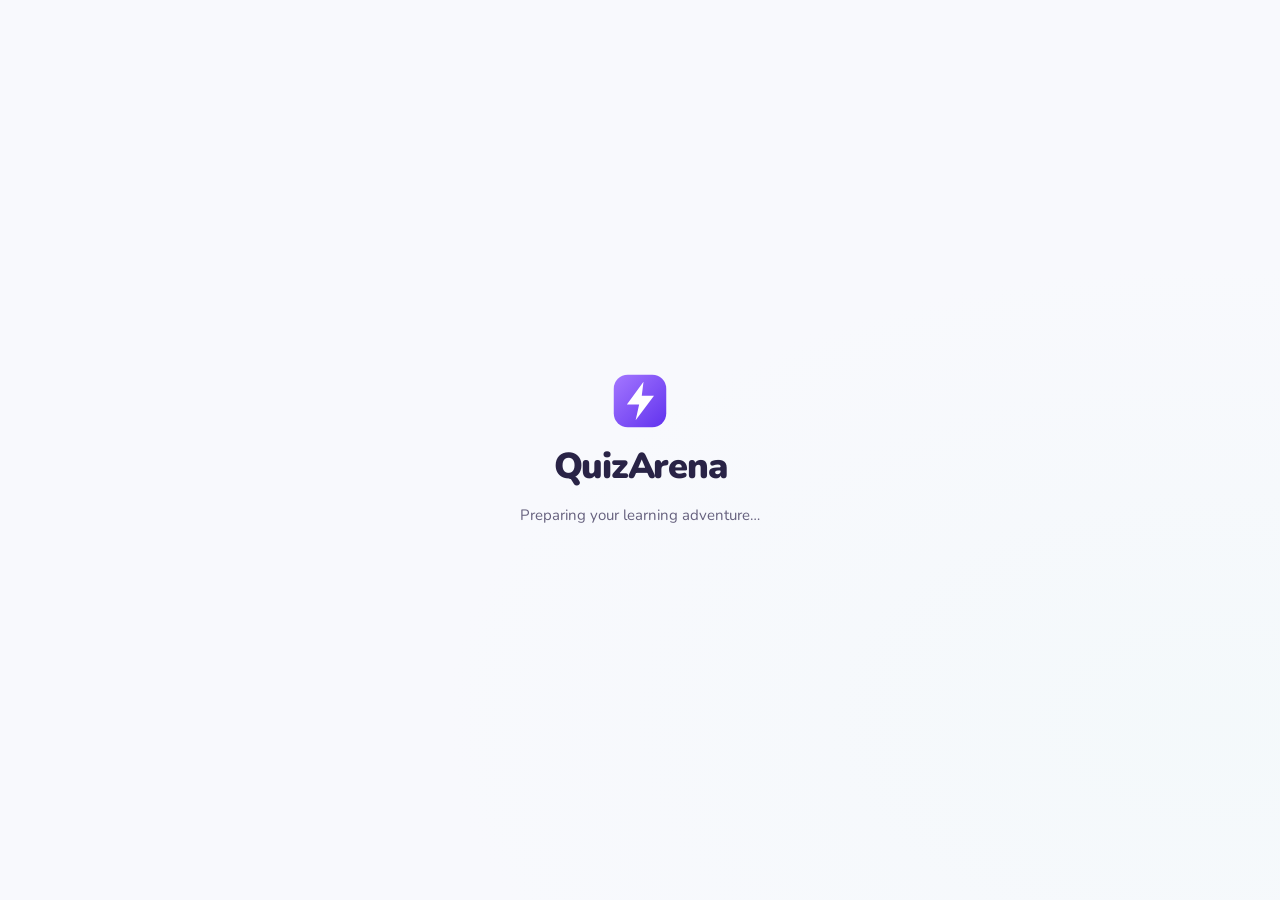
==== index.html @ 9e2e8219 "Add files via upload" ====
<!doctype html><html lang="en"><head><meta charset="utf-8"><meta name="viewport" content="width=device-width,initial-scale=1"><meta name="theme-color" content="#6c4dff"><meta name="description" content="QuizArena — Play. Think. Learn. Live classroom quizzes, team challenges and paper card games."><title>QuizArena · Play. Think. Learn.</title><link rel="icon" href="assets/logo.svg"><link rel="stylesheet" href="vendor/katex/katex.min.css"><link rel="stylesheet" href="css/app.css"><link rel="stylesheet" href="css/illustrated-theme.css">
</head><body><div id="app"><div class="boot"><img src="assets/logo.svg" width="56" alt=""><h1>QuizArena</h1><p>Preparing your learning adventure…</p></div></div><div id="toast" role="status" aria-live="polite"></div><dialog id="modal" aria-labelledby="dialogTitle"></dialog><script src="js/config.js"></script><script src="vendor/supabase.js"></script><script src="vendor/xlsx.js"></script><script src="vendor/jspdf.js"></script><script src="vendor/katex/katex.min.js"></script><script src="vendor/cv.js"></script><script src="vendor/aruco.js"></script><script type="module" src="js/app.js"></script></body></html>
---- css/app.css ----
@font-face{font-family:Nunito;src:url('../assets/nunito-latin-400-normal.woff2') format('woff2');font-weight:400;font-display:swap}@font-face{font-family:Nunito;src:url('../assets/nunito-latin-700-normal.woff2') format('woff2');font-weight:700;font-display:swap}@font-face{font-family:Nunito;src:url('../assets/nunito-latin-900-normal.woff2') format('woff2');font-weight:900;font-display:swap}
:root{--purple:#6c4dff;--teal:#22b8b0;--coral:#ff875f;--yellow:#ffc857;--ink:#242139;--muted:#676480;--line:#e6e3f3;--cloud:#f5f6fb;--shadow:0 8px 28px #55479a0c;--radius:20px;font-family:Nunito,system-ui,sans-serif;color:var(--ink);background:var(--cloud);font-synthesis:none;color-scheme:light}
*{box-sizing:border-box}body{margin:0;font-size:15px;line-height:1.5}button,input,select,textarea{font:inherit}button,a,input,select,textarea,summary{-webkit-tap-highlight-color:transparent}button,a{touch-action:manipulation}button{cursor:pointer}button:disabled{opacity:.5;cursor:not-allowed}button:focus-visible,a:focus-visible,input:focus-visible,select:focus-visible,textarea:focus-visible,summary:focus-visible{outline:3px solid #15918b;outline-offset:3px}a{color:var(--purple)}h1,h2,h3,h4,p{margin:0}h1,h2,h3,h4{line-height:1.2;font-weight:900;letter-spacing:-.035em}h1{font-size:36px}h2{font-size:25px}h3{font-size:19px}p{color:var(--muted)}small{font-size:12px;color:var(--muted)}[hidden]{display:none!important}.row{display:flex;align-items:center;gap:12px;flex-wrap:wrap}.between{justify-content:space-between}.stack{display:grid;gap:18px}.muted{color:var(--muted)}.eyebrow{text-transform:uppercase;font-size:11px;letter-spacing:1.8px;font-weight:900;color:var(--purple)}.logo{display:flex;align-items:center;gap:9px;color:#171338;text-decoration:none;font-size:24px;font-weight:900;letter-spacing:-1px}.logo img{width:36px;height:36px}.btn{border:1px solid var(--line);border-radius:11px;padding:11px 18px;background:white;color:var(--ink);font-weight:700;display:inline-flex;align-items:center;justify-content:center;gap:8px;text-decoration:none;min-height:44px;transition:transform .15s,box-shadow .15s}.btn:hover{transform:translateY(-1px);box-shadow:0 4px 14px #6350b31a}.btn.primary{color:#fff;background:linear-gradient(135deg,#9056ff,#6235f4);border-color:transparent;box-shadow:0 4px 12px #7044f42b}.btn.teal{color:#fff;background:linear-gradient(135deg,#16cec2,#05a7a5);border:0}.btn.danger{color:#b62349;background:#fff0f1;border-color:#ffc9d5}.btn.ghost{background:transparent;color:var(--purple);border-color:#c9baff}.btn.small{padding:6px 11px;font-size:12px;min-height:34px}.btn.wide{width:100%}.icon{width:20px;height:20px;flex-shrink:0;fill:none;stroke:currentColor;stroke-width:1.8;stroke-linecap:round;stroke-linejoin:round}.card{background:#fff;border:1px solid var(--line);border-radius:var(--radius);padding:24px;box-shadow:var(--shadow)}.badge{display:inline-flex;align-items:center;gap:6px;border-radius:30px;background:#efebff;color:#6740d3;font-size:12px;font-weight:700;padding:6px 12px}.badge.teal{background:#dffbf5;color:#0b746e}.badge.gold{background:#fff3cf;color:#8d5c02}.badge.red{background:#fff0f2;color:#bd3056}.empty{padding:40px 24px;text-align:center;display:grid;gap:14px;justify-items:center}.empty .icon{width:40px;height:40px;color:#aa99ea}.hint{font-size:13px;padding:12px 15px;border-radius:12px;background:#f3f0ff;color:#625188}.warning{background:#fff7df;color:#805b17}.boot{min-height:100vh;display:grid;place-content:center;text-align:center;gap:16px;justify-items:center}.topbar{height:80px;background:#ffffffed;border-bottom:1px solid var(--line);display:flex;align-items:center;justify-content:space-between;padding:0 36px;gap:20px;position:sticky;top:0;z-index:30;backdrop-filter:blur(12px)}.nav{display:flex;align-items:center;gap:7px}.nav a{padding:10px 14px;color:var(--muted);text-decoration:none;border-radius:10px;font-weight:700;font-size:14px}.nav a.active{background:#eee9ff;color:var(--purple)}.nav a:hover{background:#f5f2ff}.avatar{width:38px;height:38px;background:#ece5ff;border-radius:50%;display:grid;place-items:center;color:var(--purple);font-weight:900}.menu-btn{display:none}.workspace{max-width:1220px;margin:auto;padding:34px 36px 70px;display:grid;gap:26px}.heading{display:flex;align-items:center;justify-content:space-between;gap:18px}.heading p{margin-top:7px}.hero{position:relative;overflow:hidden;border-radius:24px;background:linear-gradient(115deg,#eee8ff,#f1f9ff);min-height:230px;padding:32px;display:flex;align-items:center}.hero h1{font-size:38px;max-width:620px}.hero p{margin:12px 0 20px;max-width:420px}.hero>div{position:relative;z-index:1}.hero>img{position:absolute;width:340px;right:5px;bottom:-19px}.hero:after{content:'';position:absolute;inset:0;background:url('../assets/waves.svg') bottom/cover;opacity:.4;pointer-events:none}.stats{display:grid;grid-template-columns:repeat(3,1fr);gap:16px}.stat{padding:19px 22px;display:flex;align-items:center;gap:16px}.stat strong{font-size:28px;font-weight:900;line-height:1.2}.stat p{font-size:12px}.tile-icon{height:48px;width:48px;flex-shrink:0;border-radius:12px;display:grid;place-items:center;background:#efe8ff;color:#7644e9}.tile-icon .icon{width:27px;height:27px}.tile-icon.teal{background:#d8f8f4;color:#099d94}.tile-icon.gold{background:#fff0c3;color:#b87d0a}.modes{display:grid;grid-template-columns:repeat(3,1fr);gap:18px}.mode{position:relative;overflow:hidden;background:#eee8ff;box-shadow:none;display:grid;gap:12px}.mode:nth-child(2){background:#dcf7f4}.mode:nth-child(3){background:#fff0c3}.mode .mode-glyph{position:absolute;right:18px;top:24px;opacity:.18;width:70px;height:70px}.mode p{max-width:200px;font-size:14px}.mode .btn{justify-self:start;margin-top:8px}.quiz-grid{display:grid;grid-template-columns:repeat(2,minmax(0,1fr));gap:16px}.quiz-card{display:flex;gap:17px;align-items:flex-start;padding:20px}.quiz-body{flex:1;min-width:0}.quiz-card h3{font-size:18px;overflow-wrap:anywhere}.quiz-card p{font-size:13px;margin:6px 0 14px}.quiz-card .row{gap:7px}.toolbar{display:flex;gap:12px;align-items:center;flex-wrap:wrap}.toolbar input{flex:1;min-width:180px}.toolbar select{width:auto;max-width:100%}label{display:grid;gap:7px;font-size:13px;font-weight:700}input,select,textarea{width:100%;border:1px solid #dcd7ed;border-radius:10px;padding:11px 13px;color:var(--ink);background:#fff;min-height:44px}input[type=checkbox],input[type=radio]{width:18px;min-height:18px;accent-color:var(--purple)}textarea{resize:vertical;min-height:90px}input[type=file]{font-size:12px}.field-grid{display:grid;grid-template-columns:1fr 1fr;gap:16px}.field-grid.three{grid-template-columns:repeat(3,1fr)}.full{grid-column:1/-1}.check{display:flex;align-items:center;gap:9px}.welcome{min-height:100vh;background:radial-gradient(ellipse at 65% 20%,#eae4ff 0,transparent 60%),url('../assets/waves.svg') bottom/100% 100% no-repeat,#f7f8ff}.welcome .topbar{background:transparent;border:0;position:static}.welcome-content{max-width:1150px;margin:auto;padding:34px 40px 60px;display:grid;grid-template-columns:1.15fr 1fr;align-items:center;gap:55px}.welcome-art{text-align:center}.welcome-art img{width:100%;max-width:520px}.welcome-art h1{font-size:46px;letter-spacing:-1.8px}.welcome-art p{font-size:18px;margin:12px auto;max-width:390px}.join-box{padding:32px}.join-box h2{margin:8px 0}.join-box form{margin-top:24px}.divider{display:flex;gap:12px;align-items:center;color:#aaa2bf;font-size:12px;margin:18px 0}.divider:before,.divider:after{content:'';height:1px;flex:1;background:var(--line)}.welcome-foot{text-align:center;font-size:12px;padding:0 20px 24px;color:#77728c}.editor{display:grid;grid-template-columns:240px minmax(0,1fr);gap:24px;align-items:start}.editor-side{position:sticky;top:100px}.editor-side button{margin-top:10px}.question-editor{display:grid;gap:17px}.question-editor .heading{padding-bottom:13px;border-bottom:1px solid var(--line)}.question-image{max-width:100%;max-height:220px;object-fit:contain;border-radius:12px;margin:10px auto;display:block}.editor-actions{position:sticky;bottom:0;z-index:12;background:#f5f6fbf5;padding:14px 0;border-top:1px solid var(--line)}.preview-math{min-height:36px;background:#faf8ff;border:1px dashed #ded5f4;border-radius:9px;padding:8px;font-size:14px}.save-state{font-size:12px;color:#0a8377}.arena-shell{min-height:100vh;background:radial-gradient(ellipse at 20% 0,#eeebff,transparent 65%),url('../assets/waves.svg') bottom/100% 100% fixed,var(--cloud)}.arena-grid{display:grid;grid-template-columns:minmax(0,1fr) 290px;gap:20px;align-items:start}.arena-main{display:grid;gap:16px}.arena-question{font-size:32px;text-align:center;padding:22px 6px;line-height:1.4;overflow-wrap:anywhere}.answers{display:grid;grid-template-columns:1fr 1fr;gap:14px}.answer{display:flex;align-items:center;gap:15px;min-height:90px;padding:18px;border:2px solid transparent;border-radius:15px;color:#fff;font-weight:900;font-size:26px;text-align:left;background:linear-gradient(125deg,#ff8e8e,#ff636c);box-shadow:0 5px 12px #ff6c6c26;overflow-wrap:anywhere}.answer:nth-child(2){background:linear-gradient(125deg,#a867ff,#7543ff);box-shadow:0 5px 12px #7643ff26}.answer:nth-child(3){background:linear-gradient(125deg,#ffdc59,#ffb522);color:#513600;box-shadow:0 5px 12px #ffbc3026}.answer:nth-child(4){background:linear-gradient(125deg,#20d3c2,#00b2ad);box-shadow:0 5px 12px #00b2ad26}.answer b{font-size:23px;border:2px solid currentColor;border-radius:50%;height:42px;width:42px;display:grid;place-items:center;flex-shrink:0;font-weight:400}.answer.selected{outline:3px solid #3e2875;outline-offset:3px}.answer.correct{outline:4px solid #087647;outline-offset:3px}.answer:disabled{opacity:.8}.answer.correct:after{content:'✓';margin-left:auto}.timer{--progress:100%;border-radius:50%;height:72px;width:72px;background:conic-gradient(var(--purple) var(--progress),#e6dafa 0);padding:7px;display:grid;place-items:center;flex-shrink:0}.timer span{display:grid;place-items:center;width:100%;height:100%;border-radius:50%;background:#fff;font-size:29px;font-weight:900}.progress{height:9px;background:#e8e1fa;border-radius:20px;overflow:hidden;flex:1;min-width:80px}.progress>i{display:block;height:100%;border-radius:20px;background:linear-gradient(90deg,#975cff,#673bfa);transition:width .3s}.question-dots{display:flex;gap:4px;max-width:270px;margin-top:10px}.question-dots i{height:7px;background:#e4def6;border-radius:10px;flex:1}.question-dots i.done{background:var(--purple)}.leaderboard{padding:20px}.leaderboard h3{margin-bottom:16px}.leader-row{display:flex;gap:10px;align-items:center;padding:11px 0;border-bottom:1px solid #f1edf9;font-size:13px}.leader-row:last-child{border:0}.leader-row strong{margin-left:auto}.rank{width:28px;height:28px;background:#efebff;border-radius:50%;display:grid;place-items:center;font-weight:900;flex-shrink:0}.leader-row:first-of-type .rank{background:#ffdf73;color:#84510a}.leader-row.me{background:#f2edff;border-radius:9px;padding:10px}.leader-art{width:100%;max-height:180px;object-fit:contain;margin-top:15px}.pin{font-size:64px;letter-spacing:6px;font-weight:900;color:#191348;line-height:1.2}.lobby-hero{background:#eef0ff;padding:24px;border-radius:16px;display:flex;align-items:center;justify-content:space-between;overflow:hidden}.lobby-hero img{width:240px;margin:-20px -20px -30px 0}.players{display:flex;flex-wrap:wrap;gap:9px}.player-pill{background:#f3f0fd;border:1px solid #e9e2fa;padding:7px 12px;border-radius:25px;font-size:13px}.player-pill:before{content:'';display:inline-block;width:8px;height:8px;background:var(--teal);border-radius:50%;margin-right:7px}.host-controls{display:flex;gap:10px;flex-wrap:wrap}.host-controls .btn{flex:1}.status-strip{padding:13px 17px;background:#eeebff;border-radius:12px}.feedback{background:#e2f9f0;color:#126345;border-radius:13px;padding:15px;text-align:center;font-weight:700}.feedback.wrong{background:#fff0e9;color:#92471c}.feedback p{color:inherit;font-size:13px;font-weight:400}.student-wrap{max-width:680px;margin:auto;padding:24px 20px 60px;display:grid;gap:18px}.student-wrap .answers{grid-template-columns:1fr}.student-wrap .answer{min-height:67px;font-size:23px;padding:12px 17px}.student-wrap .arena-question{font-size:27px}.student-wrap .card{padding:22px}.result-hero{text-align:center}.result-hero img{height:190px;max-width:100%}.result-hero h1{font-size:34px;margin:8px 0}.result-stats{display:grid;grid-template-columns:repeat(3,1fr);gap:10px;margin:20px 0}.result-stats>div{background:#e5faf6;border-radius:12px;padding:14px 8px}.result-stats>div:nth-child(2){background:#eee5ff}.result-stats>div:nth-child(3){background:#fff0bf}.result-stats strong{display:block;font-size:27px;font-weight:900}.result-stats small{color:var(--ink)}.projector .topbar{height:65px}.projector .workspace{max-width:1500px}.projector .arena-grid{grid-template-columns:1fr}.projector .leaderboard{display:none}.projector .arena-question{font-size:clamp(32px,4vw,64px)}.projector .answer{font-size:clamp(26px,3vw,44px);min-height:120px}.scanner-view{position:relative;background:#17152a;border-radius:18px;overflow:hidden;aspect-ratio:4/3}.scanner-view video,.scanner-view canvas{width:100%;height:100%;object-fit:cover;position:absolute;inset:0}.scanner-view .scan-frame{position:absolute;inset:14%;border:3px solid #b99aff;border-radius:12px;pointer-events:none}.scan-list{max-height:280px;overflow:auto;display:grid;gap:8px}.scan-row{display:flex;align-items:center;justify-content:space-between;gap:12px;border:1px solid var(--line);padding:10px;border-radius:10px}.scan-row select{width:100px}.table-wrap{overflow:auto}table{width:100%;border-collapse:collapse;font-size:13px}th,td{text-align:left;padding:12px;border-bottom:1px solid var(--line);white-space:nowrap}th{font-size:11px;text-transform:uppercase;letter-spacing:.6px;color:var(--muted)}.chart-row{display:grid;grid-template-columns:90px 1fr 48px;gap:12px;align-items:center;font-size:13px;margin:12px 0}.chart-row .progress{height:14px}.details-panel summary{cursor:pointer;font-weight:700;padding:8px 0}.details-panel>div{margin-top:15px}dialog{border:1px solid var(--line);border-radius:22px;padding:28px;width:min(620px,calc(100% - 28px));max-height:90dvh;box-shadow:0 24px 80px #24174135}dialog::backdrop{background:#20163a66;backdrop-filter:blur(5px)}dialog .dialog-close{position:absolute;right:13px;top:13px;width:34px;height:34px;padding:4px;border-radius:50%;border:0;background:#f0ebff;color:var(--purple);font-size:23px}dialog h2{padding-right:30px;margin-bottom:18px}#toast{position:fixed;bottom:20px;left:50%;transform:translateX(-50%);max-width:calc(100% - 32px);background:#27203e;color:#fff;border-radius:12px;padding:12px 20px;box-shadow:0 4px 18px #0002;z-index:100;display:none}#toast.visible{display:block}.connection{font-size:11px;color:#787087}.confetti{pointer-events:none;position:fixed;inset:0;z-index:80;overflow:hidden}.confetti i{position:absolute;top:-20px;width:9px;height:13px;background:var(--purple);animation:fall 2.2s ease-in forwards}.confetti i:nth-child(3n){background:var(--yellow)}.confetti i:nth-child(3n + 1){background:var(--teal)}@keyframes fall{to{transform:translateY(110vh) rotate(700deg)}}
@media(min-width:1000px){.hero:has(img)>div{max-width:70%}}
@media(max-width:900px){.topbar{padding:0 22px}.nav a{padding:9px;font-size:12px}.workspace{padding:25px 22px 50px}.arena-grid{grid-template-columns:minmax(0,1fr) 240px}.hero>img{width:260px;opacity:.8}.hero h1{font-size:32px;max-width:440px}.hero p{max-width:310px}.welcome-content{gap:24px;padding:30px}.welcome-art h1{font-size:36px}.editor{grid-template-columns:190px minmax(0,1fr)}.modes{gap:12px}.mode{padding:19px}.mode h3{max-width:130px}.lobby-hero img{width:170px}.pin{font-size:48px}}
@media(max-width:680px){body{font-size:14px}.topbar{height:68px;padding:0 18px}.logo{font-size:23px}.logo img{width:32px;height:32px}.menu-btn{display:inline-flex}.nav{display:none;position:absolute;left:12px;right:12px;top:62px;background:#fff;border:1px solid var(--line);box-shadow:var(--shadow);padding:10px;border-radius:14px;flex-direction:column;align-items:stretch}.nav.open{display:flex}.nav a{font-size:15px;padding:12px}.workspace{padding:24px 16px 45px;gap:20px}h1{font-size:28px}h2{font-size:23px}.heading{align-items:flex-start;flex-wrap:wrap}.heading .btn{font-size:12px;padding:9px 12px}.hero{min-height:225px;padding:23px}.hero h1{font-size:29px;max-width:250px}.hero p{max-width:210px;font-size:13px}.hero>img{width:180px;right:-45px;bottom:14px;opacity:.45}.hero .row{gap:8px}.hero .btn{padding:11px 14px;font-size:13px}.stats{gap:10px;grid-template-columns:1fr 1fr}.stat{padding:14px;gap:10px}.stat:last-child{grid-column:1/-1}.stat strong{font-size:25px}.tile-icon{width:41px;height:41px}.modes{grid-template-columns:1fr;gap:12px}.mode{padding:20px}.mode h3{max-width:none}.mode p{max-width:none;font-size:13px}.mode .mode-glyph{right:20px;top:25px}.mode .btn{font-size:12px;padding:7px 12px;min-height:35px}.quiz-grid{grid-template-columns:1fr}.quiz-card{padding:17px 14px;gap:12px}.quiz-card h3{font-size:16px}.quiz-card p{font-size:12px}.quiz-card .btn.small{font-size:11px;padding:6px 9px}.welcome-content{grid-template-columns:1fr;gap:16px;max-width:480px;padding:0 18px 28px}.welcome-art img{height:250px;object-fit:contain;margin:-12px 0 -12px}.welcome-art h1{font-size:32px;letter-spacing:-1px}.welcome-art p{font-size:15px;max-width:280px;margin:9px auto}.join-box{padding:22px}.welcome .topbar>.btn{display:none}.welcome-content .join-box form{margin-top:18px}.welcome-foot{font-size:11px}.card{padding:20px}.editor{grid-template-columns:1fr}.editor-side{position:static}.editor-side .hint{display:none}.field-grid,.field-grid.three{grid-template-columns:1fr}.editor-actions{display:flex;justify-content:space-between;gap:8px}.arena-grid{grid-template-columns:1fr}.arena-question{font-size:27px;padding:18px 0}.answer{font-size:22px;padding:12px;min-height:78px;gap:10px}.answer b{width:34px;height:34px;font-size:20px}.answers{gap:10px}.timer{height:62px;width:62px}.timer span{font-size:25px}.leader-art{display:none}.lobby-hero{padding:18px}.lobby-hero img{width:140px;margin-right:-35px}.pin{font-size:42px;letter-spacing:2px}.lobby-hero p{font-size:12px}.host-controls .btn{font-size:12px;padding:10px 12px;min-width:100px}.student-wrap{padding:20px 16px 50px}.student-wrap .card{padding:18px}.projector .answer{min-height:90px}.result-hero img{height:155px}.toolbar{gap:9px}.toolbar select{flex:1}.toolbar input{flex-basis:100%}}
@media(prefers-reduced-motion:reduce){*,*:before,*:after{animation:none!important;transition:none!important;scroll-behavior:auto!important}}
/* Grid children must be allowed to shrink so report tables scroll within cards. */
.workspace>*,.arena-grid>*,.quiz-grid>*,.editor>*,.card{min-width:0}
.table-wrap{max-width:100%;min-width:0}
.arena-question{font-weight:900}
.arena-main .answer:disabled{opacity:1}
---- css/illustrated-theme.css ----
/* Illustrated QuizArena theme. Core forms and game controls remain in app.css. */
:root{--ink:#292346;--muted:#66617e;--line:#e9e5f3;--shadow:0 8px 26px #55479a09}
body{background:radial-gradient(ellipse at 95% 80%,#e8f8f540,transparent 45%),#f8f9fd}
.workspace{max-width:1280px;gap:24px}
.topbar{box-shadow:0 3px 18px #39226904}
.btn.teal{background:linear-gradient(135deg,#119e99,#087f7c)}
.hero{min-height:285px;padding:38px 42px;background:linear-gradient(115deg,#eee7ff,#edf6ff);border:1px solid #ebe5fb;border-radius:26px}
.hero:has(img)>div{max-width:55%}
.hero h1{font-size:44px;line-height:1.15}
.hero p{font-size:18px;margin:13px 0 24px}
.hero>img{width:45%;height:100%;right:10px;bottom:0;object-fit:contain;opacity:1;z-index:1}
.hero:after{opacity:.25}
.stat{border-radius:18px;padding:20px 24px}.stat strong{font-size:30px}.stat p{font-size:13px}
.modes{gap:20px}
.mode{padding:20px 24px 24px;gap:10px;border-radius:22px;border-color:#e3d9fb;background:linear-gradient(135deg,#f4efff,#ece5ff);text-align:center;justify-items:center}
.mode:nth-child(2){background:linear-gradient(135deg,#eafaf7,#d9f4ed);border-color:#cceae2}
.mode:nth-child(3){background:linear-gradient(135deg,#fff7e3,#fff0cd);border-color:#f3e5bd}
.mode-art{width:100%;height:145px;object-fit:contain;display:block}
.mode h3{font-size:22px;max-width:none}.mode p{max-width:240px;font-size:14px;min-height:42px}
.mode .btn{justify-self:stretch;margin-top:5px;background:#e1d5ff;border-color:#d4c4fa;color:#513391;min-height:44px}
.mode-team .btn{background:#c4ebe1;border-color:#afdcd1;color:#17645b}.mode-paper .btn{background:#ffe3a1;border-color:#f1d28a;color:#79551b}
.page-overview .quiz-grid{grid-template-columns:repeat(3,minmax(0,1fr))}
.quiz-card{position:relative;display:grid;grid-template-columns:72px 1fr;gap:12px;padding:20px;border-radius:20px}
.subject-art{width:72px;height:80px;border-radius:15px;background:#f0ebff;display:grid;place-items:center}
.subject-art.science{background:#e4f7f6}.subject-art.language{background:#fff1e7}
.subject-art img{width:100%;height:100%;object-fit:contain}
.quiz-card h3{font-size:18px;line-height:1.35}.quiz-card p{line-height:1.6;margin-bottom:12px}
.quiz-card .btn.small{min-height:44px;font-size:12px;padding:7px 11px}
.page-overview .quiz-card .quiz-body{display:contents}.page-overview .quiz-card h3{align-self:center}.page-overview .quiz-card p,.page-overview .quiz-card .row{grid-column:1/-1}.page-overview .quiz-card p{margin:0}.page-overview .quiz-card .row{gap:6px}
@media(max-width:1000px){.hero{padding:30px;min-height:265px}.hero h1{font-size:36px}.hero p{font-size:16px}.mode h3{font-size:19px}.mode{padding:18px}.mode-art{height:125px}.page-overview .quiz-grid{grid-template-columns:repeat(2,minmax(0,1fr))}}
@media(max-width:680px){.workspace{gap:18px;padding:20px 16px 40px}.hero{min-height:245px;padding:24px 18px;border-radius:20px}.hero:has(img)>div{max-width:60%}.hero h1{font-size:28px;overflow-wrap:anywhere}.hero p{font-size:14px;margin:10px 0 16px}.hero>img{width:44%;height:80%;right:0;bottom:16px}.hero .row{gap:8px}.hero .btn{font-size:12px;padding:10px 12px;min-height:44px}.stats{grid-template-columns:repeat(3,minmax(0,1fr));gap:8px}.stat{display:grid;justify-items:center;text-align:center;gap:8px;padding:12px 6px;border-radius:15px}.stat:last-child{grid-column:auto}.stat .tile-icon{width:32px;height:32px;border-radius:9px}.stat .tile-icon .icon{width:20px;height:20px}.stat strong{font-size:24px}.stat p{font-size:11px;line-height:1.35}.modes{grid-template-columns:repeat(3,minmax(0,1fr));gap:8px}.mode{padding:10px 7px;gap:8px;border-radius:16px}.mode-art{height:74px}.mode h3{font-size:13px;line-height:1.3;min-height:34px;display:grid;align-items:center}.mode .mode-description{display:none}.mode .btn{justify-self:center;width:44px;min-height:44px;padding:9px;margin:0}.mode-label{display:none}.quiz-grid,.page-overview .quiz-grid{grid-template-columns:1fr}.quiz-card{padding:18px;grid-template-columns:70px 1fr}.page-overview .quiz-card .quiz-body{display:block}.page-overview .quiz-card p{margin:6px 0 12px}.subject-art{width:70px;height:80px}.quiz-card h3{font-size:17px}.quiz-card .row{gap:6px}.quiz-card .btn.small{font-size:11px;padding:7px 10px}.heading h2{font-size:23px}.heading>a{font-size:13px}.welcome-art img{height:220px}}
@media(max-width:360px){.hero h1{font-size:24px}.hero p{font-size:13px}.mode h3{font-size:12px}.quiz-card{grid-template-columns:52px 1fr;padding:14px}.subject-art{width:52px;height:66px}}

/* Live classroom stage */
.arena-shell{background:radial-gradient(ellipse at 3% 20%,#e8e0ff 0,transparent 45%),radial-gradient(ellipse at 95% 80%,#d9f3ee 0,transparent 45%),#f6f5fc;position:relative;isolation:isolate}
.arena-shell:before{content:'+';position:fixed;right:3%;top:22%;font-size:130px;font-weight:900;color:#b8a1f52b;transform:rotate(14deg);pointer-events:none;z-index:-1}
.arena-shell:after{content:'÷';position:fixed;left:2%;bottom:8%;font-size:150px;font-weight:900;color:#20b8b01a;transform:rotate(-12deg);pointer-events:none;z-index:-1}
.arena-shell:fullscreen{overflow:auto;width:100%;height:100%}
.live-heading{align-items:center}.live-heading h2{font-size:28px;margin-top:7px}.live-heading p:last-child{font-size:13px}
.arena-grid{grid-template-columns:minmax(0,1fr) 280px;gap:24px}
.question-stage{padding:26px;border:1px solid #fff;border-radius:28px;box-shadow:0 16px 50px #64509e12;gap:22px;overflow:hidden}
.stage-top .badge{background:#eee8ff;color:#5c3ba8;font-size:14px;padding:9px 15px}.question-dots{gap:5px;max-width:230px}.question-dots i{height:6px}.question-dots i.done{background:linear-gradient(90deg,#ae8aff,#6c4dff)}
.timer{height:82px;width:82px;background:conic-gradient(#7854ed var(--progress),#eee8fc 0);padding:6px;box-shadow:0 5px 18px #7551df18}.timer span{font-size:30px;background:#faf8ff}.timer.urgent{background:conic-gradient(#da485d var(--progress),#ffe6ea 0);color:#b02a40}.timer.urgent span{background:#fff3f5}
.question-focus{position:relative;padding:24px 18px 30px;text-align:center;border-radius:20px;background:linear-gradient(135deg,#f6f2ff,#f1f9ff);border:1px solid #ece5fa;min-height:175px;display:grid;align-content:center;gap:12px}
.question-focus .eyebrow{font-size:10px;letter-spacing:2px;color:#84739e}.arena-question{font-size:clamp(28px,2.6vw,42px);padding:0;line-height:1.45;color:#282044}
.answers{gap:16px}.arena-main .answer{position:relative;min-height:104px;font-size:27px;border-radius:18px;padding:20px;border:1px solid #ffffff66;box-shadow:inset 0 -5px 0 #00000012,0 5px 12px #5945900b;background:linear-gradient(120deg,#e55069,#c93456);gap:16px;transition:transform .16s,box-shadow .16s}
.arena-main .answer:nth-child(2){background:linear-gradient(120deg,#9060e7,#6840c5)}
.arena-main .answer:nth-child(3){background:linear-gradient(120deg,#ffdf80,#f5bc44);color:#533800}
.arena-main .answer:nth-child(4){background:linear-gradient(120deg,#159c98,#087973)}
.arena-main .answer b{border:1px solid #ffffff70;border-radius:12px;background:#ffffff24;font-size:22px;font-weight:900;width:44px;height:44px}
.arena-main .answer span{min-width:0;overflow-wrap:anywhere}.arena-main .answer:not(:disabled):hover{transform:translateY(-3px);box-shadow:inset 0 -5px 0 #00000012,0 9px 16px #59459024}
.arena-main .answer.correct{outline:3px solid #087647;outline-offset:3px;box-shadow:0 0 0 7px #ddf7e8}.arena-main .answer.correct:after{background:white;color:#087647;border-radius:50%;width:30px;height:30px;flex-shrink:0;text-align:center;font-size:22px}
.status-strip{padding:17px 22px;border:1px solid #e0d7f4;background:#eee8fb;border-radius:16px;gap:22px}.status-strip strong{font-size:14px}.status-strip .progress{height:10px;background:white}
.host-controls{padding:12px;background:#ffffffa6;border:1px solid #e9e1f4;border-radius:18px}.host-controls .btn{min-height:46px}
.leaderboard{padding:22px;border:1px solid #e4d9f4;border-radius:25px;background:linear-gradient(160deg,#fff,#f7f2ff);position:sticky;top:100px;overflow:hidden}
.board-heading{margin-bottom:14px}.board-heading .eyebrow{font-size:9px;letter-spacing:1.5px}.board-heading h3{display:flex;align-items:center;gap:8px;margin:8px 0;font-size:20px}.board-heading p{font-size:11px;line-height:1.5}
.leader-row{gap:10px;padding:13px 0;min-height:57px}.leader-name{min-width:0;overflow-wrap:anywhere;flex:1;font-weight:700}.leader-row strong{text-align:right;color:#523887;font-size:16px}.leader-row strong small{display:block;font-size:9px;font-weight:400;line-height:1}
.rank{border-radius:10px;width:30px;height:32px;background:#ebe5f7}.leader-row:nth-child(2) .rank{background:#ffe09a;color:#78510b}.leader-row:nth-child(3) .rank{background:#e3e9f5;color:#58647e}.leader-row:nth-child(4) .rank{background:#f9decb;color:#925b33}.leader-art{height:130px;object-fit:contain;margin-top:20px}
.lobby-hero{min-height:260px;padding:36px;background:linear-gradient(110deg,#e9e1fc,#e7f7f8);border-radius:22px}.lobby-hero img{width:330px;margin:-20px 0}.pin{font-size:80px;letter-spacing:8px}.player-pill{background:white;padding:10px 16px;box-shadow:0 3px 8px #63479e08}.players{gap:12px}.result-hero{background:linear-gradient(150deg,#fff,#f5efff);border-radius:28px}
.projector .arena-grid{grid-template-columns:minmax(0,1fr) 270px}.projector .leaderboard{display:block}.projector .workspace{max-width:1600px;padding:24px 32px}.projector .arena-question{font-size:clamp(32px,3.4vw,54px)}.projector .answer{min-height:115px;font-size:clamp(28px,2.5vw,40px)}.projector .question-focus{min-height:190px}.projector .live-heading h2{font-size:24px}.projector .topbar{position:static}
@media(max-width:1000px){.arena-grid,.projector .arena-grid{grid-template-columns:minmax(0,1fr) 230px;gap:16px}.leaderboard{padding:16px}.question-stage{padding:20px}.arena-main .answer{font-size:23px;padding:16px;gap:10px}.live-heading h2{font-size:24px}.lobby-hero img{width:240px}.pin{font-size:60px}}
@media(max-width:760px){.arena-grid,.projector .arena-grid{grid-template-columns:1fr}.leaderboard{position:static}.projector .workspace{padding:20px 16px}.question-stage{padding:18px;border-radius:22px;gap:18px}.question-focus{padding:22px 12px;min-height:155px}.arena-question,.projector .arena-question{font-size:27px}.arena-main .answer,.projector .answer{font-size:23px;padding:15px 12px;min-height:90px;border-radius:14px;gap:10px}.arena-main .answer b{width:34px;height:36px;font-size:18px;border-radius:9px}.timer{width:68px;height:68px}.timer span{font-size:26px}.answers{gap:12px}.stage-top .badge{font-size:12px}.live-heading h2{font-size:23px}.live-heading .eyebrow{font-size:9px}.status-strip{gap:12px;padding:15px}.host-controls{padding:9px}.lobby-hero{padding:22px;min-height:210px}.lobby-hero img{width:145px;margin-right:-25px}.pin{font-size:44px;letter-spacing:2px}.student-wrap .question-stage{padding:18px}.student-wrap .answer{min-height:74px}.student-wrap .question-focus{min-height:150px}.leader-art{display:none}}

/* Curved artwork in the unused widescreen margins. */
#app{position:relative;isolation:isolate;min-height:100vh}
.side-decor{display:none;pointer-events:none;user-select:none;position:fixed;top:80px;bottom:0;width:max(0px,calc((100vw - 1280px)/2));max-width:360px;z-index:-1;overflow:hidden}
.side-decor-left{left:0;background:radial-gradient(ellipse at -45% 45%,#e8dcff 0, #efe7ff 40%,transparent 71%)}
.side-decor-right{right:0;background:radial-gradient(ellipse at 150% 70%,#cceee8 0,#e8f6f2 43%,transparent 72%)}
.side-decor:before{content:'';position:absolute;width:320px;height:760px;border:2px solid #cbb8f340;border-radius:48%;left:-235px;top:5%;transform:rotate(-18deg)}
.side-decor-right:before{left:auto;right:-235px;top:15%;border-color:#81cfc84d;transform:rotate(18deg)}
.side-decor:after{content:'';position:absolute;width:240px;height:600px;border-radius:50%;background:linear-gradient(160deg,#e0d1fb66,#dfd3fb20);left:-195px;top:24%;transform:rotate(-15deg)}
.side-decor-right:after{left:auto;right:-185px;background:linear-gradient(160deg,#bfe8e15c,#d5f1ea20);transform:rotate(15deg);top:36%}
.side-decor img{position:absolute;width:70%;max-width:175px;object-fit:contain;filter:drop-shadow(0 10px 12px #6e54a00d);opacity:.85}
.decor-calculator{top:20%;left:5%;transform:rotate(-17deg)}
.decor-book{bottom:8%;left:5%;transform:rotate(13deg)}
.decor-atom{top:37%;right:9%;transform:rotate(15deg)}
.decor-symbol{position:absolute;font-weight:900;line-height:1;font-size:clamp(36px,4vw,70px);color:#b9a1e5;opacity:.7}
.decor-plus{top:8%;left:40%;transform:rotate(15deg)}
.decor-pi{top:13%;right:28%;color:#9dbfce;transform:rotate(-12deg)}
.decor-divide{bottom:14%;right:30%;color:#89c7be;transform:rotate(14deg)}
.decor-spark{position:absolute;top:56%;left:40%;font-size:44px;color:#eac570;transform:rotate(14deg)}
.side-decor-right .decor-spark{top:25%;left:24%;font-size:30px}
.decor-orbit{position:absolute;width:100px;height:100px;border:2px dashed #b9a4e04d;border-radius:50%;top:41%;left:-35px;transform:rotate(25deg)}
.side-decor-right .decor-orbit{top:65%;left:auto;right:-40px;border-color:#8ccbb852;width:130px;height:130px}
.decor-dots{position:absolute;top:70%;left:24%;width:44px;height:44px;background:radial-gradient(circle,#c6b5e3 2px,transparent 3px) 0 0/14px 14px;opacity:.55}
.side-decor-right .decor-dots{top:7%;left:auto;right:9%}
.projector .side-decor{width:max(0px,calc((100vw - 1600px)/2))}
.arena-shell:before,.arena-shell:after{display:none}
@media(min-width:1440px){.side-decor{display:block}}
@media(min-width:1440px) and (max-width:1599px){.side-decor img{width:100%;opacity:.65}.decor-symbol{font-size:36px}.decor-spark{font-size:25px}}
@media print{.side-decor{display:none}}
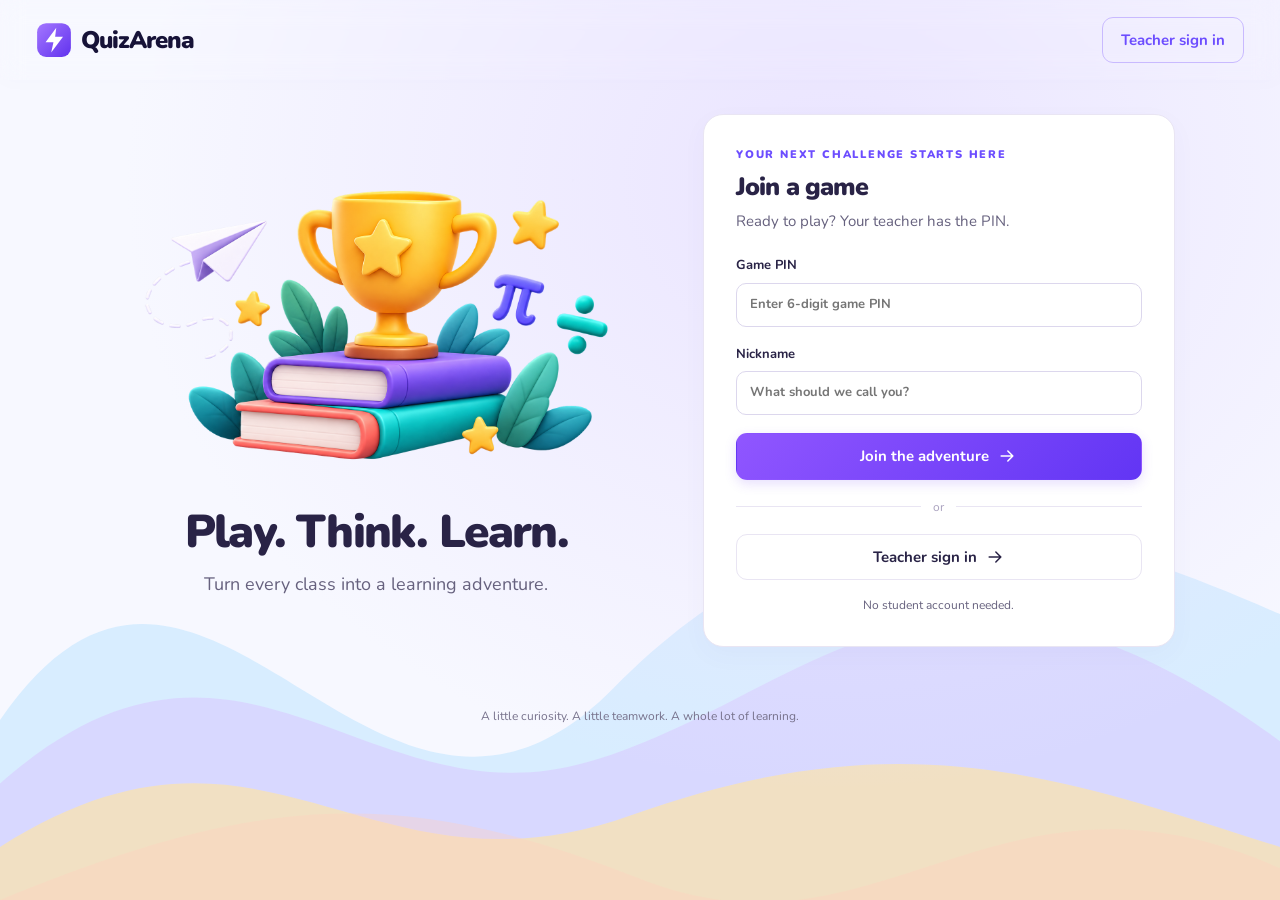
==== commit eb89ad9d: "Add files via upload" ====
--- a/index.html
+++ b/index.html
@@ -1,2 +1,2 @@
 <!doctype html><html lang="en"><head><meta charset="utf-8"><meta name="viewport" content="width=device-width,initial-scale=1"><meta name="theme-color" content="#6c4dff"><meta name="description" content="QuizArena — Play. Think. Learn. Live classroom quizzes, team challenges and paper card games."><title>QuizArena · Play. Think. Learn.</title><link rel="icon" href="assets/logo.svg"><link rel="stylesheet" href="vendor/katex/katex.min.css"><link rel="stylesheet" href="css/app.css"><link rel="stylesheet" href="css/illustrated-theme.css">
-</head><body><div id="app"><div class="boot"><img src="assets/logo.svg" width="56" alt=""><h1>QuizArena</h1><p>Preparing your learning adventure…</p></div></div><div id="toast" role="status" aria-live="polite"></div><dialog id="modal" aria-labelledby="dialogTitle"></dialog><script src="js/config.js"></script><script src="vendor/supabase.js"></script><script src="vendor/xlsx.js"></script><script src="vendor/jspdf.js"></script><script src="vendor/katex/katex.min.js"></script><script src="vendor/cv.js"></script><script src="vendor/aruco.js"></script><script type="module" src="js/app.js"></script></body></html>
+</head><body><div id="app"><div class="boot"><img src="assets/logo.svg" width="56" alt=""><h1>QuizArena</h1><p>Preparing your learning adventure…</p></div></div><div id="toast" role="status" aria-live="polite"></div><dialog id="modal" aria-labelledby="dialogTitle"></dialog><script src="js/config.js"></script><script src="vendor/supabase.js"></script><script src="vendor/xlsx.js"></script><script src="vendor/jspdf.js"></script><script src="vendor/katex/katex.min.js"></script><script src="vendor/cv.js"></script><script src="vendor/aruco.js"></script><script type="module" src="js/app.js?v=20261017-password-update"></script></body></html>
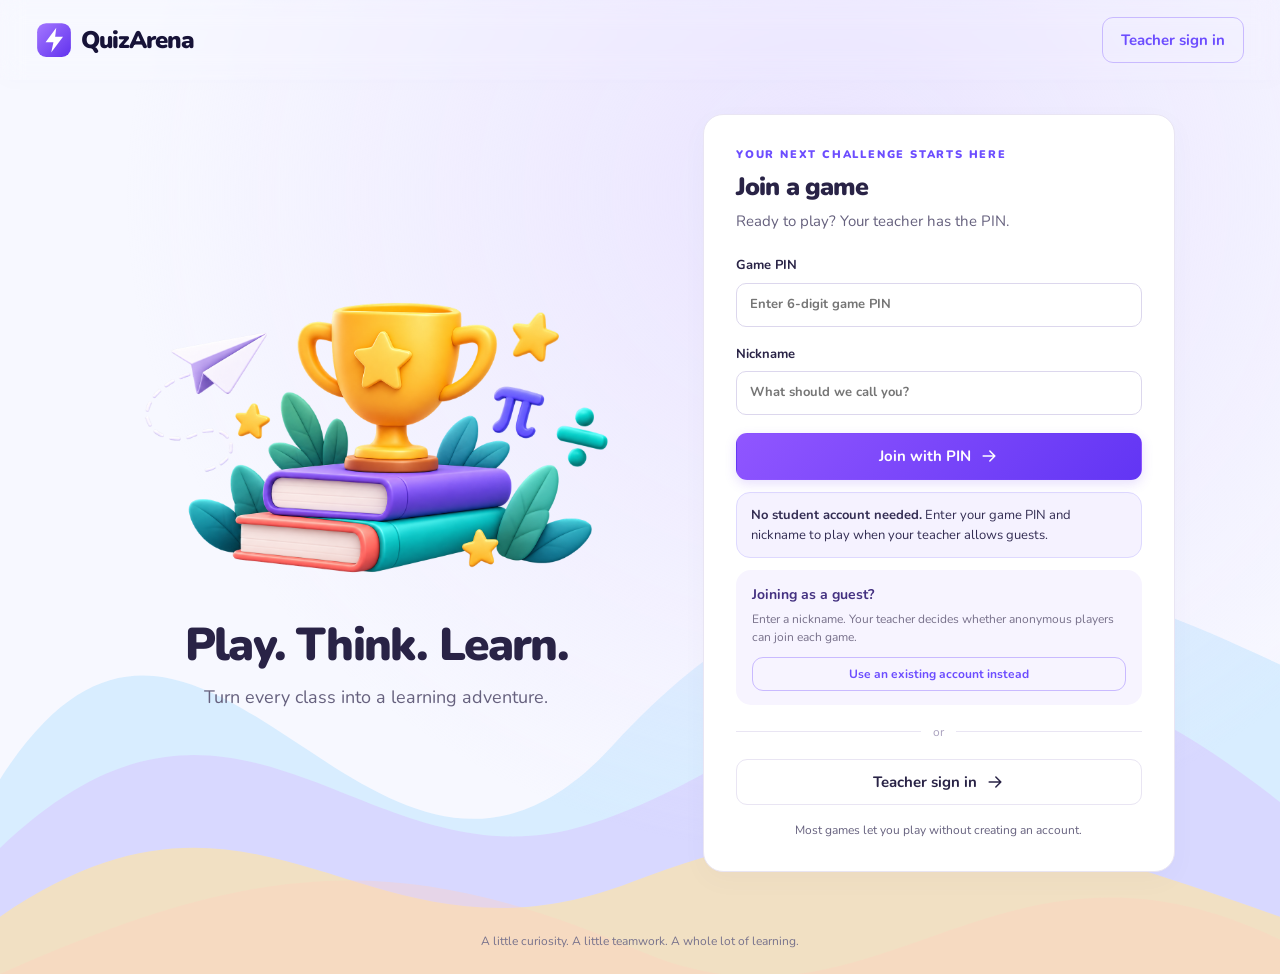
==== commit 53b4fe6a: "Add files via upload" ====
--- a/index.html
+++ b/index.html
@@ -1,2 +1,2 @@
-<!doctype html><html lang="en"><head><meta charset="utf-8"><meta name="viewport" content="width=device-width,initial-scale=1"><meta name="theme-color" content="#6c4dff"><meta name="description" content="QuizArena — Play. Think. Learn. Live classroom quizzes, team challenges and paper card games."><title>QuizArena · Play. Think. Learn.</title><link rel="icon" href="assets/logo.svg"><link rel="stylesheet" href="vendor/katex/katex.min.css"><link rel="stylesheet" href="css/app.css"><link rel="stylesheet" href="css/illustrated-theme.css">
-</head><body><div id="app"><div class="boot"><img src="assets/logo.svg" width="56" alt=""><h1>QuizArena</h1><p>Preparing your learning adventure…</p></div></div><div id="toast" role="status" aria-live="polite"></div><dialog id="modal" aria-labelledby="dialogTitle"></dialog><script src="js/config.js"></script><script src="vendor/supabase.js"></script><script src="vendor/xlsx.js"></script><script src="vendor/jspdf.js"></script><script src="vendor/katex/katex.min.js"></script><script src="vendor/cv.js"></script><script src="vendor/aruco.js"></script><script type="module" src="js/app.js?v=20261017-password-update"></script></body></html>
+<!doctype html><html lang="en"><head><meta charset="utf-8"><meta name="viewport" content="width=device-width,initial-scale=1"><meta name="theme-color" content="#6c4dff"><meta name="description" content="QuizArena — Play. Think. Learn. Live classroom quizzes, team challenges and paper card games."><title>QuizArena · Play. Think. Learn.</title><link rel="icon" href="assets/logo.svg"><link rel="stylesheet" href="vendor/katex/katex.min.css"><link rel="stylesheet" href="css/app.css"><link rel="stylesheet" href="css/illustrated-theme.css"><link rel="stylesheet" href="css/math-keyboard.css"><link rel="stylesheet" href="css/tug-war.css">
+</head><body><div id="app"><div class="boot"><img src="assets/logo.svg" width="56" alt=""><h1>QuizArena</h1><p>Preparing your learning adventure…</p></div></div><div id="toast" role="status" aria-live="polite"></div><dialog id="modal" aria-labelledby="dialogTitle"></dialog><script src="js/config.js"></script><script src="vendor/supabase.js"></script><script src="vendor/xlsx.js"></script><script src="vendor/jspdf.js"></script><script src="vendor/katex/katex.min.js"></script><script src="vendor/cv.js"></script><script src="vendor/aruco.js"></script><script type="module" src="js/app.js?v=20261018-guest-join-check"></script></body></html>
--- a/css/app.css
+++ b/css/app.css
@@ -10,3 +10,7 @@
 .table-wrap{max-width:100%;min-width:0}
 .arena-question{font-weight:900}
 .arena-main .answer:disabled{opacity:1}
+
+/* Friendly and persistent PIN-join status for guest failures. */
+.guest-join-info{font-size:13px;line-height:1.55;background:#f5f2ff;border:1px solid #ded9ff;border-radius:14px;padding:12px 14px;color:#332d53;margin:12px 0 6px;}
+#joinStatus:not([hidden]){display:block!important;line-height:1.55;padding:12px 14px;margin:10px 0;border:1px solid #ffbaaa;border-radius:12px;background:#fff5f2;color:#8e2727;font-weight:600;}
--- a/css/math-keyboard.css
+++ b/css/math-keyboard.css
@@ -0,0 +1,2 @@
+.qa-math-dialog{width:min(760px,calc(100vw - 20px));max-height:min(88dvh,860px);border:0;border-radius:25px;padding:0;color:#292137;box-shadow:0 32px 90px #21194b75;overflow:auto}.qa-math-dialog::backdrop{background:#211c3b99}.qa-math-panel header{background:linear-gradient(115deg,#6c4dff,#936ffb);padding:24px 26px;color:white;position:relative;border-radius:24px 24px 0 0}.qa-math-overline{font-size:11px;letter-spacing:1.8px;font-weight:900;opacity:.83}.qa-math-panel h2{color:white;font-size:28px;margin:7px 0}.qa-math-panel header p{opacity:.92;margin:5px 0 0}.qa-math-close{position:absolute;right:20px;top:20px;background:#ffffff30;border:1px solid #fff8;color:white;border-radius:50%;height:36px;width:36px;font-size:26px;cursor:pointer}.qa-math-body{padding:20px 25px 25px}.qa-math-dialog math-field,.qa-math-dialog textarea{display:block;width:100%;min-height:78px;box-sizing:border-box;border:2px solid #d9d1ff;border-radius:14px;padding:12px 14px;background:white;color:#292139;font-size:23px;margin-bottom:16px}.qa-math-dialog textarea{font:17px/1.5 ui-monospace,monospace;resize:vertical}.qa-math-dialog [hidden]{display:none!important}.qa-math-group{background:#fbfaff;border:1px solid #e9e5fa;border-radius:16px;padding:13px;margin:11px 0}.qa-math-group strong{display:block;font-size:12px;color:#615494;margin-bottom:9px}.qa-math-grid{display:grid;grid-template-columns:repeat(6,minmax(0,1fr));gap:7px}.qa-math-grid button,.qa-math-typing button{border:1px solid #d9d1f3;border-radius:10px;background:#fff;color:#242139;min-height:42px;font-size:17px;font-weight:800;cursor:pointer}.qa-math-grid button:hover,.qa-math-typing button:hover{background:#f0eaff;border-color:#9a83ef}.qa-math-tip{padding:9px 12px;background:#f7f3ff;border-radius:12px;font-size:12px;color:#655981}.qa-math-panel footer{display:flex;justify-content:flex-end;gap:12px;padding-top:12px}.qa-math-panel footer button{border:1px solid #dcd6f2;border-radius:11px;background:white;padding:12px 15px;cursor:pointer;font-weight:800}.qa-math-panel footer .qa-math-insert{background:#6c4dff;border-color:#6c4dff;color:white}.qa-math-trigger{margin:5px 0 11px!important;display:inline-flex!important;align-items:center!important;gap:6px;background:#f4efff!important;color:#5c39d2!important;border:1px solid #d7c8ff!important;border-radius:9px!important;padding:7px 11px!important;font-size:12px!important;font-weight:900!important;width:auto!important;cursor:pointer}.qa-math-mobile{display:none}.qa-math-tabs{display:flex;gap:6px;margin-bottom:9px}.qa-math-tabs button{border:0;border-radius:10px;padding:7px 20px;background:#eee9ff;color:#5545aa;font-weight:800}.qa-math-tabs .is-on{background:#6c4dff;color:white}.qa-math-typing{display:grid;grid-template-columns:repeat(6,1fr);gap:5px}.qa-math-open{overflow:hidden}
+@media(max-width:680px){.qa-math-dialog{width:calc(100vw - 16px);max-height:92dvh;border-radius:18px}.qa-math-body{padding:12px}.qa-math-panel header{padding:19px;border-radius:18px 18px 0 0}.qa-math-grid{grid-template-columns:repeat(4,minmax(0,1fr))}.qa-math-grid button{min-height:40px}.qa-math-mobile{display:block}.qa-math-group{padding:10px}.qa-math-panel h2{font-size:23px}}
--- a/css/tug-war.css
+++ b/css/tug-war.css
@@ -0,0 +1,13 @@
+/* QuizArena Tug of War — original illustrated stadium design */
+.tug-arena{position:relative;isolation:isolate;overflow:hidden;margin:0 0 20px;background:#171c40;border-radius:27px;box-shadow:0 18px 48px #20194b2c;color:#fff;border:1px solid #6f65b44a}
+.tug-arena-top{display:flex;justify-content:space-between;align-items:center;gap:12px;padding:16px 22px 4px;background:linear-gradient(115deg,#211b49,#183a54);font-size:11px;letter-spacing:1.8px;font-weight:900}.tug-event-tag{color:#e3dafd;display:flex;align-items:center;gap:9px}.tug-live-dot{display:inline-block;width:9px;height:9px;border-radius:50%;background:#ff8a75;box-shadow:0 0 0 4px #ff7e6f24,0 0 16px #ff9187}.tug-round-badge{background:#ffffff19;color:#e7fff7;border:1px solid #ffffff22;border-radius:30px;padding:7px 12px;white-space:nowrap}
+.tug-scoreboard{display:grid;grid-template-columns:1fr auto 1fr;align-items:center;gap:12px;padding:15px 22px;background:linear-gradient(120deg,#29204c,#243c52)}.tug-team-box{display:flex;align-items:center;gap:12px;min-width:0}.tug-team-box>div{display:grid;gap:3px}.tug-team-box strong{font-size:clamp(12px,1.6vw,18px);font-weight:1000;letter-spacing:.4px;line-height:1.1;color:#fff}.tug-team-box small{font-size:12px;color:#dcd3ff}.tug-team-box.team-teal{justify-content:flex-end;text-align:right}.tug-team-box.team-teal small{color:#b5fff6}.tug-team-symbol{display:grid;place-items:center;flex:none;width:42px;height:42px;background:#a886ff;border:2px solid #c7b3ff;border-radius:14px;font-size:24px;box-shadow:0 5px 0 #463189}.team-teal .tug-team-symbol{background:#25c6bc;border-color:#8ffff2;box-shadow:0 5px 0 #136e80}.tug-vs{font-weight:1000;font-size:15px;letter-spacing:2px;color:#ffd567;background:#161a39;border:1px solid #ffffff2e;border-radius:50%;width:45px;height:45px;display:grid;place-items:center}
+.tug-battleground{height:clamp(235px,26vw,332px);overflow:hidden;position:relative;background:radial-gradient(ellipse at 50% 10%,#a58cfd45,transparent 60%),linear-gradient(160deg,#30245b,#162f52 65%,#16575a)}.tug-battleground:before{content:"";position:absolute;inset:0;background:linear-gradient(105deg,#b38cff12,transparent 40%,#5dfff11c);pointer-events:none}.tug-stadium-lights{position:absolute;top:0;left:0;right:0;height:40%;background:repeating-linear-gradient(90deg,transparent 0 38px,#e4c7ff20 39px 41px,transparent 42px 78px);mask-image:linear-gradient(#0009,transparent)}.tug-audience{position:absolute;left:0;right:0;bottom:28%;height:32%;background:radial-gradient(circle at 10px 12px,#f2bafa55 0 3px,transparent 4px),radial-gradient(circle at 25px 18px,#92fff066 0 3px,transparent 4px);background-size:34px 26px;opacity:.6;mask-image:linear-gradient(transparent,#000)}.tug-floor{position:absolute;inset:auto 0 0;height:34%;background:linear-gradient(#584a88,#24264b);border-top:4px solid #a7a5fd88}.tug-floor:after{content:"";position:absolute;left:5%;right:5%;top:26%;bottom:7%;border:2px solid #b5beff47;border-radius:50%;transform:perspective(290px) rotateX(57deg)}.tug-center-line{position:absolute;bottom:1%;left:50%;width:4px;height:35%;background:repeating-linear-gradient(0deg,#fff5bd 0 13px,transparent 13px 22px);opacity:.8;transform:translateX(-50%)}
+.tug-avatar{position:absolute;width:clamp(190px,39%,335px);height:92%;bottom:-6%;z-index:2;filter:drop-shadow(0 10px 5px #070d2844);animation:tugReady 2.8s ease-in-out infinite alternate}.tug-avatar img{width:100%;height:100%;object-fit:contain;object-position:center bottom}.tug-avatar-left{left:3%}.tug-avatar-right{right:3%;transform:scaleX(-1);animation-name:tugReadyRight}.tug-sparks{position:absolute;top:12%;font-size:clamp(20px,3vw,38px);z-index:1;font-weight:900;opacity:.65}.tug-sparks-left{left:15%;color:#cda7ff}.tug-sparks-right{right:15%;color:#82fff1}.tug-rope-track{position:absolute;left:4%;right:4%;top:70%;height:20px;z-index:4}.tug-rope-cord{display:block;width:100%;height:12px;border-radius:50px;background:repeating-linear-gradient(135deg,#d5a56e 0 8px,#8b5a36 8px 13px,#efd0a0 13px 18px);border:2px solid #754325;box-shadow:0 3px 0 #271d2b90,0 -2px 7px #fff3b950}.tug-rope-center{position:absolute;left:50%;height:37px;top:-15px;width:3px;background:#ffffffaa;border-radius:4px;transform:translateX(-50%);opacity:.8}.tug-rope-flag{display:grid;place-items:center;position:absolute;top:-29px;left:var(--rope-to);width:48px;height:54px;border:4px solid #fff6db;border-radius:10px 10px 22px 22px;background:linear-gradient(130deg,#ffe485,#ff984d);color:#693352;box-shadow:0 4px 16px #1c0d2599;transform:translateX(-50%);animation:tugFlagSlide .85s cubic-bezier(.22,.83,.27,1) both;z-index:2}.tug-rope-flag b{font-size:22px;text-shadow:0 1px 1px #ffffffaa}.tug-goal{position:absolute;bottom:6%;font-size:10px;letter-spacing:1px;font-weight:900;z-index:5;color:#d9d0ff}.tug-goal-left{left:16px}.tug-goal-right{right:16px;color:#aefff0}
+.tug-pull-meter{display:flex;align-items:center;gap:13px;padding:12px 19px 0;background:#211e42}.tug-meter-side{font-size:11px;font-weight:1000;letter-spacing:1.2px}.tug-meter-side.purple{color:#c9b5ff}.tug-meter-side.teal{color:#92fae9}.tug-meter-track{height:13px;flex:1;position:relative;border:2px solid #fdf6ef45;border-radius:20px;display:flex;overflow:visible;background:#413465}.tug-meter-purple,.tug-meter-teal{width:50%;height:100%}.tug-meter-purple{border-radius:20px 0 0 20px;background:linear-gradient(90deg,#936bff,#c3a2ff)}.tug-meter-teal{border-radius:0 20px 20px 0;background:linear-gradient(90deg,#42ddcf,#16b7b6)}.tug-meter-track i{position:absolute;top:50%;left:var(--rope-to);height:22px;width:9px;border-radius:5px;background:#ffe99e;border:2px solid #fff;transform:translate(-50%,-50%);box-shadow:0 1px 10px #ffe484aa}.tug-commentary{background:#211e42;display:grid;gap:4px;text-align:center;padding:12px 15px 19px}.tug-commentary strong{font-weight:1000;font-size:clamp(16px,2vw,22px);color:#fff}.tug-round-stat{font-size:12px;color:#d5cfe8}
+.mode-tug{background:linear-gradient(180deg,#f6f1ff,#fff);border-color:#c8b9ff!important;overflow:hidden}.mode-tug .tug-card-visual{width:100%;aspect-ratio:2.15;position:relative;overflow:hidden;border-radius:17px;margin-bottom:12px;background:radial-gradient(circle at 50% 15%,#7167ba,#322454 75%);border:1px solid #e0d6ff}.mode-tug .tug-card-visual:before{content:"";position:absolute;left:5%;right:5%;bottom:7%;height:30%;background:#6860a7;border-radius:50%;opacity:.45}.mode-tug .tug-card-visual img{position:absolute;bottom:-14%;left:1%;height:105%;width:49%;object-fit:contain;filter:drop-shadow(0 5px 4px #08071a44)}.mode-tug .tug-card-visual img:nth-child(2){left:auto;right:1%;transform:scaleX(-1)}.mode-tug .tug-card-vs{position:absolute;top:43%;left:50%;transform:translate(-50%,-50%);border:3px solid #fff5c4;background:#ffb84e;color:#4d2e73;width:52px;height:52px;display:grid;place-items:center;border-radius:50%;font-weight:1000;box-shadow:0 5px 17px #28204688}.mode-tug .mode-art{display:none!important}.mode-tug .mode-description{max-width:unset}.mode-tug h3{color:#342555}.guest-toggle-row,.lobby-guest-control{display:flex;gap:15px;align-items:center;justify-content:space-between;border-radius:17px;background:#f2efff;border:1px solid #d8d0f8;padding:15px 18px;cursor:pointer}.guest-toggle-copy{display:grid;gap:4px}.guest-toggle-copy strong,.lobby-guest-control b{font-size:15px;color:#352a63;font-weight:900}.guest-toggle-copy small,.lobby-guest-control small{font-size:12px;color:#655f7b;font-weight:500;line-height:1.35}.guest-toggle-row input,.lobby-guest-control input{appearance:none;flex:none;position:relative;width:51px;height:29px;border-radius:30px;background:#a6a0b6;border:2px solid #89829f;outline-offset:3px;cursor:pointer;transition:background .2s}.guest-toggle-row input:checked,.lobby-guest-control input:checked{background:#6c4dff;border-color:#6c4dff}.guest-toggle-row input:after,.lobby-guest-control input:after{content:"";position:absolute;left:3px;top:3px;width:19px;height:19px;border-radius:50%;background:#fff;box-shadow:0 1px 4px #22144444;transition:transform .2s}.guest-toggle-row input:checked:after,.lobby-guest-control input:checked:after{transform:translateX(22px)}.lobby-guest-control{margin:12px 0 16px}.lobby-guest-control span{display:grid;gap:4px}.join-account-note{background:#f7f4ff;padding:14px 16px;border-radius:15px;display:grid;gap:5px;margin:12px 0}.join-account-note strong{font-size:14px;color:#443181}.join-account-note span{font-size:12px;color:#77708a}.join-account-note .btn{margin-top:6px}
+.tug-result-banner{border-radius:15px;background:#eee8ff;padding:14px;margin-bottom:13px;text-align:center;font-weight:900;color:#523abc}.tug-result-banner.teal{background:#dcf8f4;color:#087874}
+@keyframes tugFlagSlide{from{left:var(--rope-from)}to{left:var(--rope-to)}}@keyframes tugReady{from{transform:rotate(-2deg) translateY(0)}to{transform:rotate(1deg) translateY(-5px)}}@keyframes tugReadyRight{from{transform:scaleX(-1) rotate(-2deg) translateY(0)}to{transform:scaleX(-1) rotate(1deg) translateY(-5px)}}
+@media(max-width:680px){.tug-arena{border-radius:18px}.tug-arena-top{padding:12px 12px 4px;font-size:9px;letter-spacing:1px}.tug-round-badge{padding:5px 7px}.tug-scoreboard{padding:12px;gap:6px}.tug-team-symbol{width:28px;height:28px;border-radius:9px;font-size:16px}.tug-team-box{gap:6px}.tug-team-box strong{font-size:10px;letter-spacing:0}.tug-team-box small{font-size:10px}.tug-vs{width:31px;height:31px;font-size:11px}.tug-battleground{height:215px}.tug-avatar{width:58%;height:88%;bottom:-3%}.tug-avatar-left{left:-17%}.tug-avatar-right{right:-17%}.tug-rope-track{top:68%;left:2%;right:2%}.tug-rope-flag{width:34px;height:41px;top:-24px}.tug-rope-flag b{font-size:16px}.tug-goal{font-size:8px}.tug-pull-meter{gap:6px;padding:11px 10px 0}.tug-meter-side{font-size:9px;letter-spacing:0}.tug-commentary{padding:10px 10px 14px}.tug-round-stat{font-size:10px}}
+@media(prefers-reduced-motion:reduce){.tug-avatar,.tug-rope-flag{animation:none!important}}
+.guest-toggle-row[hidden],.lobby-guest-control[hidden]{display:none!important}
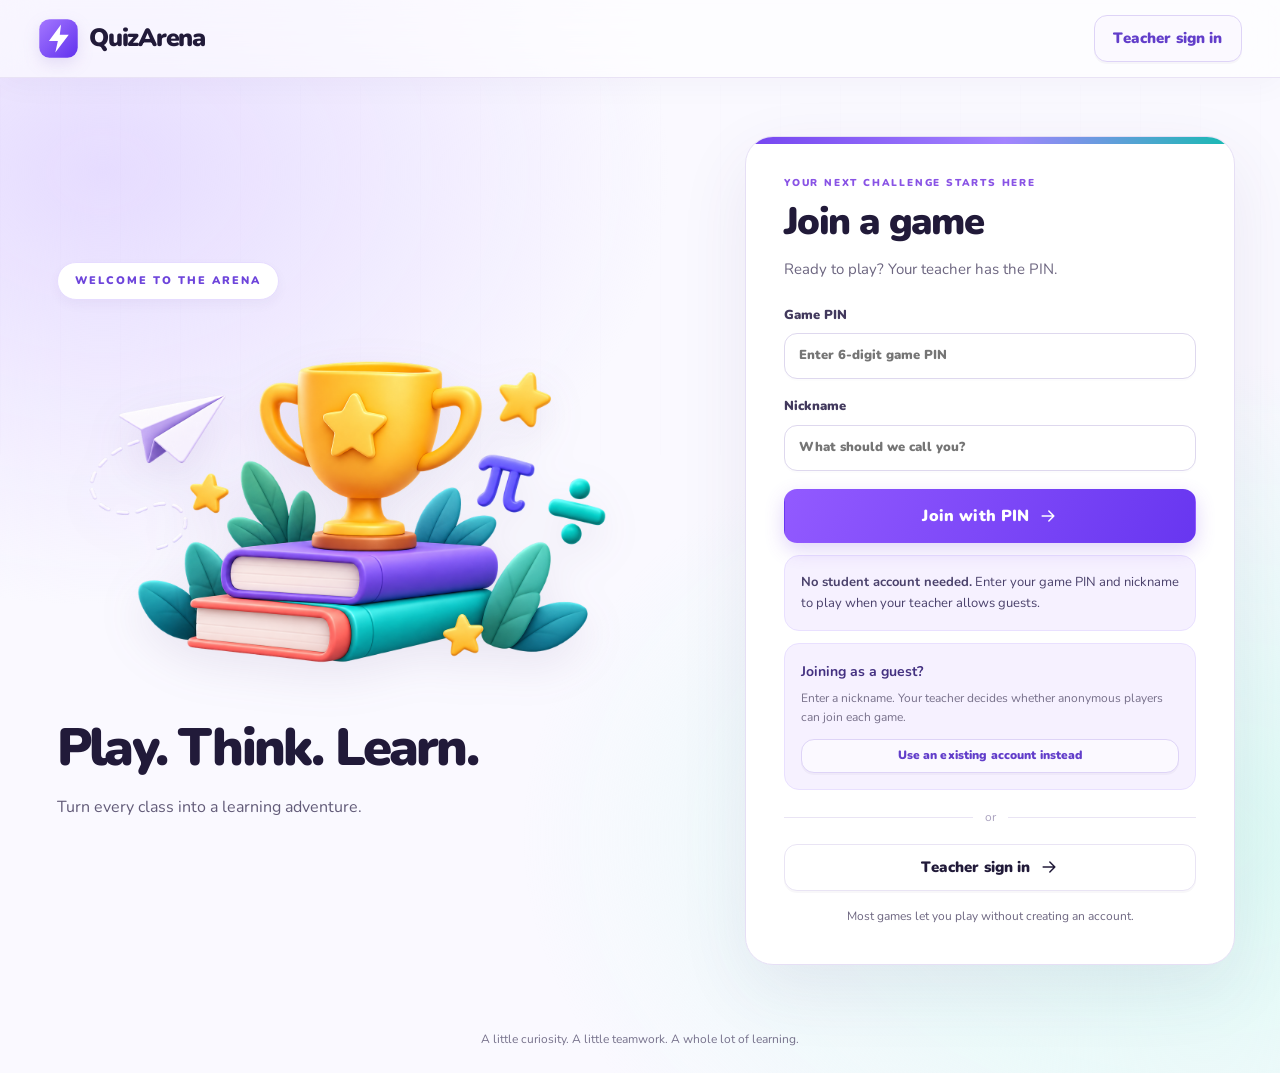
==== commit 847f53b8: "Add files via upload" ====
--- a/index.html
+++ b/index.html
@@ -1,2 +1,2 @@
-<!doctype html><html lang="en"><head><meta charset="utf-8"><meta name="viewport" content="width=device-width,initial-scale=1"><meta name="theme-color" content="#6c4dff"><meta name="description" content="QuizArena — Play. Think. Learn. Live classroom quizzes, team challenges and paper card games."><title>QuizArena · Play. Think. Learn.</title><link rel="icon" href="assets/logo.svg"><link rel="stylesheet" href="vendor/katex/katex.min.css"><link rel="stylesheet" href="css/app.css"><link rel="stylesheet" href="css/illustrated-theme.css"><link rel="stylesheet" href="css/math-keyboard.css"><link rel="stylesheet" href="css/tug-war.css">
+<!doctype html><html lang="en"><head><meta charset="utf-8"><meta name="viewport" content="width=device-width,initial-scale=1"><meta name="theme-color" content="#6c4dff"><meta name="description" content="QuizArena — Play. Think. Learn. Live classroom quizzes, team challenges and paper card games."><title>QuizArena · Play. Think. Learn.</title><link rel="icon" href="assets/logo.svg"><link rel="stylesheet" href="vendor/katex/katex.min.css"><link rel="stylesheet" href="css/app.css"><link rel="stylesheet" href="css/illustrated-theme.css"><link rel="stylesheet" href="css/math-keyboard.css"><link rel="stylesheet" href="css/tug-war.css"><link rel="stylesheet" href="css/quiz-arena-next.css?v=20261018-next">
 </head><body><div id="app"><div class="boot"><img src="assets/logo.svg" width="56" alt=""><h1>QuizArena</h1><p>Preparing your learning adventure…</p></div></div><div id="toast" role="status" aria-live="polite"></div><dialog id="modal" aria-labelledby="dialogTitle"></dialog><script src="js/config.js"></script><script src="vendor/supabase.js"></script><script src="vendor/xlsx.js"></script><script src="vendor/jspdf.js"></script><script src="vendor/katex/katex.min.js"></script><script src="vendor/cv.js"></script><script src="vendor/aruco.js"></script><script type="module" src="js/app.js?v=20261018-guest-join-check"></script></body></html>
--- a/css/quiz-arena-next.css
+++ b/css/quiz-arena-next.css
@@ -0,0 +1,346 @@
+/* QuizArena NEXT · visual system revamp, 2026-10-18.
+   A presentation-only layer: no changes to auth, quiz data, scoring or RPC calls. */
+:root {
+  --purple:#7544ee;--teal:#0fb9b3;--coral:#fa6f88;--yellow:#ffcd59;
+  --ink:#211a39;--muted:#6d6680;--line:#e9e4f4;--cloud:#f8f7ff;
+  --shadow:0 10px 34px #3b276d0e;--radius:23px;
+  --night:#17122f;--violet:#8b59ff;--foam:#e8faf7;
+}
+html { scroll-behavior:smooth }
+body {background:linear-gradient(180deg,#fbfaff 0%,#f7f6fd 60%,#fbfcff 100%);color:var(--ink)}
+#app {isolation:isolate}
+::selection {background:#d4c4ff;color:#241344}
+:focus-visible {outline:3px solid #21c5b5!important;outline-offset:3px!important}
+.topbar {
+  height:78px; padding:0 clamp(22px,3vw,58px); gap:24px;
+  background:#fffdfdf5;backdrop-filter:blur(20px);
+  box-shadow:0 4px 34px #2c175f0a;border-bottom:1px solid #eae4f4;
+}
+.logo {gap:10px;font-size:25px;letter-spacing:-1.3px;color:#211a39}
+.logo img {width:41px;height:41px;filter:drop-shadow(0 6px 8px #7150c027)}
+.nav {gap:4px;border-radius:18px;padding:4px;background:#f5f1ff}
+.nav a {font-size:13px;padding:11px 15px;border-radius:13px;color:#605778;transition:background .18s,color .18s}
+.nav a:hover {background:#ece4ff;color:#45279a}
+.nav a.active,.nav a[aria-current=page] {background:#fff;color:#6034d2;box-shadow:0 3px 12px #4f318d14}
+.topbar .avatar {width:39px;height:39px;background:linear-gradient(140deg,#935fff,#5a39df);color:white;box-shadow:0 5px 11px #7451ee26}
+.topbar .connection {font-weight:800;color:#625a7b}
+.workspace {max-width:1360px;padding:35px clamp(19px,3vw,45px) 90px;gap:25px}
+.card {border:1px solid #ece6f5;border-radius:23px;background:#fff;box-shadow:0 14px 36px #3120540c}
+.card:hover {border-color:#e6ddf8}
+.btn {border-radius:13px;min-height:45px;padding:11px 18px;font-weight:900;letter-spacing:.01em;box-shadow:0 2px 0 #29153d08}
+.btn.primary {background:linear-gradient(115deg,#925aff,#6836f0);box-shadow:0 7px 19px #7844e43a;color:#fff}
+.btn.teal {background:linear-gradient(110deg,#21c4ba,#0a9b9e);box-shadow:0 8px 18px #16b9b02b}
+.btn.ghost {border-color:#ded4f7;background:#fbf9ff;color:#623eca}
+.btn.danger {background:#fff1f4;border-color:#f7cbda;color:#a9294a}
+.btn:hover:not(:disabled) {transform:translateY(-2px);box-shadow:0 8px 19px #7650bb25}
+.btn.primary:hover:not(:disabled) {box-shadow:0 11px 24px #7047e942}
+.btn:active:not(:disabled) {transform:translateY(0)}
+.badge {background:#efe8ff;color:#6033c8;border-radius:99px;font-size:11px;font-weight:900;letter-spacing:.015em}
+.badge.teal {background:#dff9f5;color:#087e7b}
+.badge.gold {background:#fff2cf;color:#946000}
+.eyebrow {letter-spacing:2px;font-size:10px;color:#8953e5}
+h1,h2,h3,h4 {letter-spacing:-.043em}
+p {line-height:1.6}
+.heading {position:relative;gap:20px;align-items:center;min-height:103px}
+.heading h1 {font-size:clamp(29px,3.2vw,42px);letter-spacing:-1.7px}
+.heading p {font-size:14px}
+.heading .eyebrow {margin-bottom:6px}
+.heading .btn {white-space:nowrap}
+input,select,textarea {border:1.5px solid #ded8ee;border-radius:13px;min-height:46px;padding:12px 14px;background:#fff;box-shadow:0 2px 0 #39226603;transition:border-color .2s,box-shadow .2s}
+input:hover,select:hover,textarea:hover {border-color:#bbaced}
+input:focus,select:focus,textarea:focus {border-color:#9767f4;box-shadow:0 0 0 4px #9059ff13;outline:none}
+label {font-size:13px;gap:8px;color:#42395d;font-weight:900}
+input[type=checkbox],input[type=radio] {accent-color:#7544ee;box-shadow:none}
+.hint {background:#f3efff;color:#534479;border:1px solid #ebe1ff;border-radius:15px;line-height:1.6}
+.warning {background:#fff6dc;border-color:#ffe6a2;color:#795825}
+/* Welcome, guest PIN entry and authentication */
+.welcome {background:radial-gradient(ellipse at 8% 16%,#e6dcff 0,transparent 34%),radial-gradient(ellipse at 94% 78%,#dcfaf4 0,transparent 40%),#faf9ff}
+.welcome:before {content:'';pointer-events:none;position:fixed;inset:85px 0 auto;height:370px;background:repeating-linear-gradient(90deg,#7761b006 0 1px,transparent 1px 60px);opacity:.55}
+.welcome .topbar {background:#fff9;border-bottom:1px solid #e9e3f5}
+.welcome-content {max-width:1270px;grid-template-columns:minmax(0,1fr) minmax(350px,490px);gap:clamp(25px,5vw,75px);padding:58px 40px 65px;align-items:center}
+.welcome-art {padding:16px 12px;text-align:left;position:relative}
+.welcome-art:before {content:'WELCOME TO THE ARENA';display:inline-block;font-size:11px;font-weight:900;letter-spacing:2px;color:#6d44db;background:#fff;border:1px solid #e6dcff;border-radius:99px;padding:10px 17px;margin:0 0 17px;box-shadow:0 5px 12px #49347d0b}
+.welcome-art img {max-width:580px;width:100%;margin:0 auto 8px;filter:drop-shadow(0 16px 21px #5e44841a)}
+.welcome-art h1 {font-size:clamp(39px,4.1vw,62px);max-width:570px;letter-spacing:-2.8px;line-height:1.12}
+.welcome-art p {margin:18px 0;max-width:480px;font-size:16px;color:#625b78}
+.join-box {padding:clamp(26px,3vw,38px);border:1px solid #e6dff5;box-shadow:0 24px 70px #4d357f17;border-radius:28px;background:#fff;position:relative;overflow:hidden}
+.join-box:before {content:'';display:block;position:absolute;inset:0 0 auto;height:7px;background:linear-gradient(90deg,#7545f0 0%,#a384ff 53%,#16bbb1 100%)}
+.join-box .eyebrow {letter-spacing:1.8px}
+.join-box h2 {font-size:clamp(29px,3vw,38px);margin:8px 0 12px}
+.join-box form {margin-top:25px}
+.join-box .btn.primary {min-height:54px;font-size:16px}
+.guest-join-info,.join-account-note {border-radius:15px;background:#f6f1ff;border:1px solid #e9e0ff;padding:16px;line-height:1.65;color:#4a416b}
+#joinStatus:not([hidden]) {border-left:5px solid #db755a;border-radius:14px;font-weight:700}
+.welcome-foot {font-size:12px}
+/* Teacher overview and your quiz library */
+.hero {min-height:315px;padding:45px 52px;background:radial-gradient(circle at 73% 20%,#c8b2ff48,transparent 31%),linear-gradient(114deg,#282050 0%,#49279d 55%,#7547de 100%);border:1px solid #7053ae;box-shadow:0 20px 50px #5b37a82a;border-radius:29px;isolation:isolate}
+.hero:before {content:'';position:absolute;width:440px;height:440px;border-radius:50%;right:-145px;top:-230px;border:1px solid #fff2;box-shadow:0 0 0 65px #fff1,0 0 0 130px #fff1;pointer-events:none}
+.hero:after {background:radial-gradient(circle at 20% 12%,#ffffff0e 0 3px,transparent 4px) 0 0/55px 55px;opacity:.95;z-index:-1}
+.hero>div {max-width:60%;position:relative;z-index:2}
+.hero h1 {font-size:clamp(37px,3.4vw,54px);line-height:1.12;letter-spacing:-2px;color:#fff}
+.hero p {font-size:16px;max-width:455px;color:#e7ddff;margin:16px 0 23px}
+.hero>img {width:42%;height:97%;right:10px;bottom:-7px;object-fit:contain;opacity:1;filter:drop-shadow(0 9px 14px #1a134c40)}
+.hero .btn.primary {background:white;color:#5733c4;box-shadow:0 7px 15px #1c0e4530}
+.hero .btn.teal {background:#18b8b2;color:#fff}
+.stats {gap:18px}
+.stat {border-radius:19px;min-height:116px;padding:23px 25px;border:1px solid #ede8f5;background:linear-gradient(140deg,#fff,#fcfaff);box-shadow:0 9px 26px #2920420a}
+.stat strong {font-size:35px;color:#211a39}
+.stat p {font-size:13px;color:#6c637a}
+.tile-icon {width:54px;height:54px;border-radius:17px;background:#eee6ff;color:#7543e4}
+.tile-icon.teal {background:#e0faf4;color:#099d95}
+.tile-icon.gold {background:#fff2cc;color:#c18900}
+/* Game modes: 4 equal playable cards including Tug */
+.modes {grid-template-columns:repeat(4,minmax(0,1fr));gap:16px}
+.mode {padding:17px 16px 19px;display:flex;flex-direction:column;align-items:stretch;text-align:left;gap:12px;overflow:hidden;min-width:0;border:1px solid #e6def3;border-radius:23px;background:#fff;box-shadow:0 9px 24px #3223580d;transition:transform .2s,box-shadow .2s}
+.mode:hover {transform:translateY(-4px);box-shadow:0 15px 31px #47307319}
+.mode:before {content:'';height:6px;background:#8759f4;position:absolute;left:0;right:0;top:0}
+.mode-team:before {background:#12b8b0}.mode-paper:before {background:#ffb94b}.mode-tug:before {background:linear-gradient(90deg,#8954f8 0 50%,#14b8b0 50%)}
+.mode:nth-child(1),.mode:nth-child(2),.mode:nth-child(3),.mode:nth-child(4) {background:#fff;border-color:#e6def3}
+.mode-art,.tug-card-visual {height:152px!important;min-height:152px;max-height:152px;width:100%;object-fit:contain;border-radius:17px;background:#f3efff;display:block;padding:8px}
+.mode-team .mode-art {background:#e6f8f5}.mode-paper .mode-art {background:#fff5df}.mode-tug .tug-card-visual {background:linear-gradient(110deg,#f4ecff,#e4f8f6)}
+.mode h3 {font-size:20px;max-width:none;line-height:1.25;min-height:0}
+.mode p,.mode .mode-description {font-size:13px;line-height:1.5;min-height:42px;max-width:none;color:#756f84}
+.mode .btn,.mode-team .btn,.mode-paper .btn {width:100%;justify-content:center;min-height:43px;padding:9px 13px;background:#eee8ff;color:#5832bc;border-color:#e6dcff;box-shadow:none;margin:auto 0 0}
+.mode-team .btn {background:#e2f8f3;color:#0f8279;border-color:#cbeee7}.mode-paper .btn {background:#fff1d5;color:#9d6410;border-color:#f8deb4}.mode-tug .btn {background:#e9e3ff;color:#5630b0;border-color:#dfd6fc}
+/* Quizzes, reports and control panels */
+.quiz-grid {gap:18px}
+.quiz-card {border-radius:21px;box-shadow:0 8px 25px #3220520b;transition:transform .15s}
+.quiz-card:hover {transform:translateY(-2px);border-color:#d9cbf4;box-shadow:0 13px 32px #32205216}
+.subject-art {border-radius:18px;width:75px;height:84px;background:#f0ebff}
+.quiz-card h3 {font-size:20px}
+.quiz-card .btn.small {min-height:40px;font-size:12px}
+.page-overview .quiz-grid {grid-template-columns:repeat(3,minmax(0,1fr))}
+.page-overview .quiz-card {padding:18px}
+.page-overview .quiz-card .row {gap:8px}
+.toolbar {padding:15px;border:1px solid #eae2f5;border-radius:18px;background:#fff;box-shadow:0 7px 19px #45307309}
+.toolbar input {min-width:190px}
+.page-quizzes .heading,.page-arena .heading,.page-reports .heading,.page-settings .heading {
+  padding:26px 30px;border-radius:24px;background:linear-gradient(110deg,#f0e9ff,#fff 72%);border:1px solid #e8ddf7;
+}
+.page-arena .heading {background:linear-gradient(110deg,#e7fcf7,#fff 76%);border-color:#d6f3ed}
+.page-reports .heading {background:linear-gradient(110deg,#fff2da,#fff 76%);border-color:#f7e6ca}
+.page-settings .heading {background:linear-gradient(110deg,#f1eaff,#fff 76%)}
+.page-quizzes .heading:before,.page-arena .heading:before,.page-reports .heading:before,.page-settings .heading:before {content:'';display:block;width:7px;height:56px;border-radius:10px;background:linear-gradient(#a888ff,#7844e8);flex:none}
+.page-arena .heading:before {background:linear-gradient(#6de0d2,#0fae9d)}
+.page-reports .heading:before {background:linear-gradient(#ffda85,#f5a626)}
+.page-settings .heading:before {background:linear-gradient(#ac87ff,#7949ea)}
+.page-reports .card,.page-settings .card {padding:25px}
+.table-wrap {border-radius:22px;box-shadow:0 10px 28px #39285f0d}
+th {background:#f5f1fd;color:#6b5c8c;font-weight:900;font-size:11px;padding:16px}
+td {padding:15px 16px;color:#3d3558}
+tbody tr:nth-child(even) {background:#fcfaff}
+tbody tr:hover {background:#f8f4ff}
+.chart-row .progress {background:#f0eaff}
+.chart-row .progress i {background:linear-gradient(90deg,#15c5b5,#8651ee)}
+/* Question editor - clear sections and sticky progress */
+.editor {grid-template-columns:255px minmax(0,1fr);gap:23px;align-items:start}
+.editor-side {position:sticky;top:101px;background:linear-gradient(160deg,#fff,#fbf9ff)}
+.editor-side h3 {font-size:23px}
+.question-editor {gap:19px}
+.question-editor>article,.question-editor>.card {border-radius:21px}
+.question-editor .heading {padding:0 0 14px;border-radius:0;background:transparent;border:0;border-bottom:1px solid var(--line);min-height:0}
+.question-editor .heading:before {display:none}
+.preview-math {padding:14px;background:#faf8ff;border:1px dashed #d9c8fc;border-radius:14px;min-height:45px}
+.editor-actions {background:#fffffff5;backdrop-filter:blur(15px);box-shadow:0 -9px 28px #3b27600e;border:1px solid #eae2f5;border-radius:18px;padding:14px 18px}
+/* Live arena: make the quiz the hero, replace oversized empty background */
+.arena-shell {background:radial-gradient(ellipse at 5% 25%,#3c2b75 0,transparent 46%),radial-gradient(ellipse at 98% 52%,#12485b 0,transparent 45%),#17122f;min-height:100dvh;color:#fefcff}
+.arena-shell .side-decor {display:none!important}
+.arena-shell:before,.arena-shell:after {display:none}
+.arena-shell .topbar {background:#1b1636ee;border-bottom:1px solid #ffffff19;box-shadow:0 5px 26px #06031434}
+.arena-shell .logo {color:#fff}
+.arena-shell .topbar .connection {color:#c6bfdb}
+.arena-shell .topbar .btn {background:#ffffff11;border:1px solid #ffffff30;color:#fff}
+.arena-shell .topbar .btn:hover {background:#ffffff20}
+.arena-shell .workspace {max-width:1460px;padding-top:28px}
+.arena-shell .heading h1,.arena-shell .heading h2,.arena-shell .heading h3,.arena-shell .live-heading h2 {color:#fff}
+.arena-shell .heading p {color:#bab4d2}
+.arena-shell .eyebrow {color:#bba5ff}
+.arena-shell .badge {background:#ffffff14;color:#e8dfff;border:1px solid #ffffff17}
+.arena-grid {grid-template-columns:minmax(0,1fr) 292px;gap:22px;align-items:start}
+.question-stage {border-radius:28px;background:#241d43;border:1px solid #ffffff23;box-shadow:0 26px 64px #07041244;padding:25px;gap:20px}
+.stage-top {align-items:center}
+.stage-top .badge {background:#413268;color:#eee5ff;border-color:#6c55a9;padding:9px 17px;border-radius:99px;font-size:13px}
+.question-dots i {background:#4b3b76;height:6px}
+.question-dots i.done {background:linear-gradient(90deg,#13c4bb,#8d5dff)}
+.timer {background:conic-gradient(#1fc6b9 var(--progress),#5c4878 0);box-shadow:0 0 0 5px #ffffff0a,0 6px 26px #06041340}
+.timer span {background:#251e43;color:#fff}
+.question-focus {position:relative;background:radial-gradient(ellipse at 80% 20%,#483879 0,transparent 46%),linear-gradient(112deg,#2c2351,#302550);border:1px solid #71629a4d;min-height:216px;padding:28px 26px;box-shadow:inset 0 0 55px #8b63d012}
+.question-focus:before {content:'✦';position:absolute;right:23px;top:12px;color:#f7cf7f88;font-size:23px}
+.question-focus .eyebrow {color:#b6a5e4;letter-spacing:2px}
+.arena-question {font-size:clamp(30px,3.2vw,52px);line-height:1.32;font-weight:900;letter-spacing:-1.15px;color:#fff}
+.answers {gap:14px}
+.arena-main .answer {position:relative;min-height:116px;min-width:0;border-radius:18px;font-size:clamp(19px,1.7vw,25px);font-weight:900;padding:20px;gap:17px;background:#fff!important;color:#322640!important;box-shadow:inset 0 -5px 0 #130d2610,0 10px 22px #07041224;border:2px solid #ffffff;transition:transform .16s,border-color .16s,box-shadow .16s}
+.arena-main .answer:nth-child(1) {border-left:7px solid #ee5e76;background:linear-gradient(110deg,#fff3f4,#fff)!important}
+.arena-main .answer:nth-child(2) {border-left:7px solid #9766fa;background:linear-gradient(110deg,#f5f0ff,#fff)!important}
+.arena-main .answer:nth-child(3) {border-left:7px solid #e4ae39;background:linear-gradient(110deg,#fff8e7,#fff)!important}
+.arena-main .answer:nth-child(4) {border-left:7px solid #13aca7;background:linear-gradient(110deg,#ecfbf7,#fff)!important}
+.arena-main .answer b {border:0;width:48px;height:48px;border-radius:14px;color:#fff;background:#e85e76;font-size:21px;font-weight:900;box-shadow:0 4px 0 #00000018}
+.arena-main .answer:nth-child(2) b {background:#8856e8}.arena-main .answer:nth-child(3) b {background:#e8b43e;color:#4d360e}.arena-main .answer:nth-child(4) b {background:#109e9b}
+.arena-main .answer span {font-size:inherit;color:#2c2544;line-height:1.35}
+.arena-main .answer:not(:disabled):hover {border-color:#c9b5ef;transform:translateY(-3px);box-shadow:0 12px 28px #06031333}
+.arena-main .answer.selected {outline:3px solid #bb9bff;outline-offset:2px}
+.arena-main .answer.correct {border-color:#2ab47d!important;outline:3px solid #4de3a7;outline-offset:3px;background:linear-gradient(110deg,#e6fff3,#fff)!important;box-shadow:0 0 0 7px #50e2a523}
+.arena-main .answer.correct:after {margin-left:auto;border-radius:50%;background:#19a66e;color:#fff;width:34px;height:34px;display:grid;place-items:center;font-size:20px;flex-shrink:0}
+.arena-main .answer:disabled {opacity:1;cursor:default}
+.status-strip {border:1px solid #5c477f;background:#2f2653;color:#f0ecff;padding:18px 20px;border-radius:17px}
+.status-strip strong,.status-strip span {color:#f1ebff}
+.status-strip .progress {background:#594977;height:11px}
+.status-strip .progress i {background:linear-gradient(90deg,#1ac8bc,#9870ff)}
+.host-controls {background:#211a3b;border:1px solid #50406c;padding:12px;border-radius:18px}
+.host-controls .btn {border-color:#574877;color:#efeaff;background:#35294f;min-height:48px}
+.host-controls .btn.primary {background:linear-gradient(115deg,#9661ff,#7141ea);color:#fff;border-color:transparent}
+.host-controls .btn.danger {background:#512e46;color:#ffc7d5;border-color:#8c4c69}
+.leaderboard {position:sticky;top:96px;border:1px solid #564573;border-radius:25px;background:linear-gradient(150deg,#30264e,#251d40);box-shadow:0 18px 50px #09051b36;padding:22px;color:#fff}
+.leaderboard h3,.leaderboard .board-heading h3,.leaderboard strong {color:#fff}
+.leaderboard p,.leaderboard small {color:#c9c1d9}
+.leaderboard .eyebrow {color:#bba2ff}
+.leader-row {border-bottom:1px solid #ffffff16;padding:15px 0}
+.leader-row strong {color:#e5dfff}
+.rank {background:#4c3d73;color:#fff;border-radius:10px}
+.leader-row:nth-child(2) .rank {background:#ffcd6c;color:#58370b}
+.leader-row:nth-child(3) .rank {background:#a48bea;color:#fff}
+.leader-row:nth-child(4) .rank {background:#2ebdb5;color:#063d3b}
+.leader-art {max-height:180px;object-fit:contain;filter:drop-shadow(0 9px 22px #05020c44)}
+.feedback {border-radius:14px;border:1px solid #afeacb;background:#ddfaeb;color:#116a50;padding:17px}
+.feedback.wrong {background:#fff0e8;border-color:#ffdac6;color:#894b2f}
+/* Lobby, student joining / answering, result and scoreboard */
+.lobby-hero {min-height:275px;padding:35px;background:radial-gradient(circle at 75% 33%,#beadff75,transparent 42%),linear-gradient(120deg,#35245c,#6a44c5);border:1px solid #ffffff18;border-radius:25px;box-shadow:0 17px 38px #0b071d2f}
+.lobby-hero h1,.lobby-hero h2,.lobby-hero strong,.lobby-hero .pin {color:#fff}
+.lobby-hero p,.lobby-hero small {color:#e7dfff}
+.lobby-hero img {width:320px;max-width:42%;margin:-25px -20px -30px 0;filter:drop-shadow(0 10px 20px #18113d50)}
+.pin {font-size:clamp(48px,6vw,90px);font-weight:900;letter-spacing:6px;text-shadow:0 4px 19px #1b0d3c35}
+.players {gap:10px}
+.player-pill {border-radius:13px;background:#fff;border:1px solid #e7e1f1;color:#3f335e;font-weight:900;padding:11px 14px;box-shadow:0 5px 15px #301c5d0d}
+.player-pill:before {background:#0fb7a7;box-shadow:0 0 0 4px #dff8f4}
+.student-wrap {max-width:750px;padding:27px 17px 68px}
+.student-wrap .question-stage {background:#241d43}
+.student-wrap .answers {grid-template-columns:1fr}
+.student-wrap .arena-main .answer {min-height:78px;padding:16px;font-size:18px}
+.student-wrap .answer b {font-size:17px;width:40px;height:40px}
+.student-wrap .arena-question {font-size:clamp(25px,5vw,35px)}
+.result-hero {border-radius:27px;background:linear-gradient(130deg,#f5f0ff,#fff 60%,#e5faf6);color:#22183d;box-shadow:0 15px 42px #110a2720;border:1px solid #e7def5}
+.result-hero h1 {color:#2c2150}
+.result-stats>div {border-radius:16px;box-shadow:inset 0 0 0 1px #fff8;padding:17px 8px}
+/* For tables/modals within the live dark shell */
+.arena-shell .card:not(.question-stage):not(.leaderboard) {color:#261e40;background:#fff}
+.arena-shell .card:not(.question-stage):not(.leaderboard) h2,.arena-shell .card:not(.question-stage):not(.leaderboard) h3 {color:#261e40}
+.arena-shell .card:not(.question-stage):not(.leaderboard) p {color:#6b6680}
+.arena-shell .card .leader-row:not(.leaderboard .leader-row) strong {color:#281b49}
+.arena-shell .tug-arena {box-shadow:0 20px 46px #08041666;border-color:#a68bfa44}
+.arena-shell .tug-scoreboard {background:linear-gradient(120deg,#241a45,#213c58)}
+.arena-shell .tug-team-box strong {color:#fff}
+.arena-shell .tug-team-box small {color:#e3d7ff}
+.projector .workspace {max-width:1760px;padding:25px 35px}
+.projector .arena-grid {grid-template-columns:minmax(0,1fr) 270px}
+.projector .leaderboard {display:block}
+.projector .arena-question {font-size:clamp(37px,3.8vw,64px)}
+.projector .arena-main .answer {min-height:124px;font-size:clamp(25px,2.6vw,38px)}
+/* Small screen refinements */
+@media(max-width:1150px){
+  .modes {grid-template-columns:repeat(2,minmax(0,1fr))}
+  .mode-art,.tug-card-visual {height:175px!important;min-height:175px;max-height:175px}
+  .page-overview .quiz-grid {grid-template-columns:repeat(2,minmax(0,1fr))}
+  .arena-grid {grid-template-columns:minmax(0,1fr) 245px;gap:15px}
+  .leaderboard {padding:17px}
+  .hero {padding:36px 34px}
+}
+@media(max-width:800px){
+  .topbar {padding:0 17px;height:70px}
+  .workspace {padding:24px 18px 64px;gap:19px}
+  .nav {background:#fff;border:1px solid #e7ddf6;box-shadow:0 16px 32px #24113a1c}
+  .nav a {font-size:15px;padding:13px}
+  .hero {min-height:245px;padding:30px 24px}
+  .hero h1 {font-size:clamp(29px,5vw,38px)}
+  .hero p {font-size:14px}
+  .hero>img {width:45%;height:88%;opacity:.95;right:-8px;bottom:5px}
+  .hero>div {max-width:62%}
+  .stats {gap:10px}
+  .stat {min-height:90px;padding:15px 13px;gap:11px}
+  .stat strong {font-size:27px}
+  .tile-icon {width:43px;height:43px}
+  .quiz-grid {grid-template-columns:1fr}
+  .editor {grid-template-columns:1fr}
+  .editor-side {position:static}
+  .arena-grid,.projector .arena-grid {grid-template-columns:1fr}
+  .projector .leaderboard {display:block}
+  .leaderboard {position:relative;top:auto}
+  .arena-shell .workspace,.projector .workspace {padding:22px 16px 60px}
+  .question-stage {padding:17px;gap:15px}
+  .question-focus {min-height:164px;padding:23px 15px}
+  .arena-question {font-size:clamp(25px,5vw,35px)}
+  .arena-main .answer {min-height:93px;font-size:19px;padding:14px;gap:11px}
+  .arena-main .answer b {height:39px;width:39px;font-size:17px;border-radius:11px}
+  .stage-top .badge {font-size:12px}
+  .welcome-content {grid-template-columns:1fr;padding:24px 20px 55px;max-width:590px;gap:16px}
+  .welcome-art {text-align:center}
+  .welcome-art:before {margin-bottom:10px}
+  .welcome-art img {max-width:380px;height:230px;object-fit:contain}
+  .welcome-art h1 {font-size:clamp(34px,6vw,49px);margin:auto}
+  .welcome-art p {margin:14px auto;font-size:14px}
+  .join-box {padding:25px}
+  .lobby-hero {min-height:215px;padding:25px 20px}
+}
+@media(max-width:560px){
+  .topbar {height:66px}
+  .logo {font-size:21px}.logo img {width:33px;height:33px}
+  .workspace {padding:18px 14px 55px;gap:18px}
+  .heading {align-items:flex-start;min-height:0;gap:12px}
+  .heading h1 {font-size:29px;letter-spacing:-1.2px}
+  .page-quizzes .heading,.page-arena .heading,.page-reports .heading,.page-settings .heading {padding:20px 17px;border-radius:19px}
+  .page-quizzes .heading:before,.page-arena .heading:before,.page-reports .heading:before,.page-settings .heading:before {height:48px;width:5px}
+  .hero {min-height:270px;padding:23px 18px;align-items:flex-start}
+  .hero h1 {font-size:30px}
+  .hero>div {max-width:70%}
+  .hero p {font-size:12px;max-width:265px;line-height:1.5;margin:11px 0 16px}
+  .hero>img {width:42%;height:65%;right:-19px;bottom:4px;opacity:.88}
+  .hero .row {display:flex;flex-wrap:wrap;gap:8px}
+  .hero .btn {min-height:41px;font-size:11px;padding:8px 10px}
+  .stats {grid-template-columns:repeat(3,minmax(0,1fr));gap:7px}
+  .stat {min-height:113px;display:flex;flex-direction:column;align-items:center;justify-content:center;text-align:center;padding:10px 4px;gap:6px;border-radius:14px}
+  .stat:last-child {grid-column:auto}
+  .stat strong {font-size:24px}
+  .stat p {font-size:10px}
+  .tile-icon {width:36px;height:36px;border-radius:12px}.tile-icon .icon {width:21px;height:21px}
+  .modes {grid-template-columns:repeat(2,minmax(0,1fr));gap:9px}
+  .mode {padding:11px;gap:8px;border-radius:17px}
+  .mode-art,.tug-card-visual {height:95px!important;min-height:95px;max-height:95px;border-radius:10px}
+  .mode h3 {font-size:15px;line-height:1.2}
+  .mode p,.mode .mode-description {font-size:11px;line-height:1.4;min-height:45px;display:block}
+  .mode .btn {min-height:40px;font-size:12px;padding:7px}
+  .mode .mode-label {display:inline}
+  .page-overview .quiz-grid {grid-template-columns:1fr}
+  .quiz-card {padding:15px;grid-template-columns:60px 1fr}
+  .subject-art {width:60px;height:68px}
+  .quiz-card h3 {font-size:17px}
+  .toolbar {padding:12px}
+  .arena-shell .workspace {padding:16px 11px 50px}
+  .arena-shell .topbar {padding:0 11px}
+  .arena-shell .topbar .row {gap:7px}
+  .arena-shell .topbar .btn {font-size:11px;padding:7px 9px;min-height:37px}
+  .question-stage {padding:13px;gap:13px;border-radius:19px}
+  .stage-top .badge {padding:7px 10px;font-size:11px}
+  .timer {width:60px;height:60px;padding:5px}.timer span {font-size:22px}
+  .question-focus {min-height:145px;padding:18px 12px;border-radius:16px}
+  .arena-question {font-size:clamp(24px,6vw,34px);line-height:1.35}
+  .arena-main .answers {grid-template-columns:1fr;gap:9px}
+  .arena-main .answer {min-height:69px;padding:11px 12px;font-size:16px;border-radius:13px;border-left-width:5px!important;gap:11px}
+  .arena-main .answer b {width:38px;height:38px;border-radius:10px;font-size:17px}
+  .arena-main .answer.correct:after {width:28px;height:28px}
+  .status-strip {padding:11px 13px;gap:9px}
+  .host-controls {padding:9px;gap:7px}
+  .host-controls .btn {flex:1 1 44%;min-height:42px;padding:8px;font-size:12px}
+  .leaderboard {padding:16px;border-radius:19px}
+  .student-wrap {padding:16px 10px 60px}
+  .student-wrap .question-stage {padding:15px}
+  .student-wrap .arena-main .answer {min-height:68px;font-size:16px}
+  .lobby-hero {min-height:180px;padding:19px;border-radius:19px}
+  .lobby-hero img {max-width:38%;width:140px;margin:-14px -16px -20px 0}
+  .pin {font-size:clamp(37px,10vw,50px);letter-spacing:2px}
+  .join-box {padding:23px 19px;border-radius:23px}
+  .editor-actions {padding:12px;border-radius:13px}
+  dialog {padding:22px 18px;border-radius:19px}
+}
+@media(prefers-reduced-motion:reduce){
+  html{scroll-behavior:auto}
+  .mode:hover,.quiz-card:hover,.btn:hover {transform:none!important}
+}
